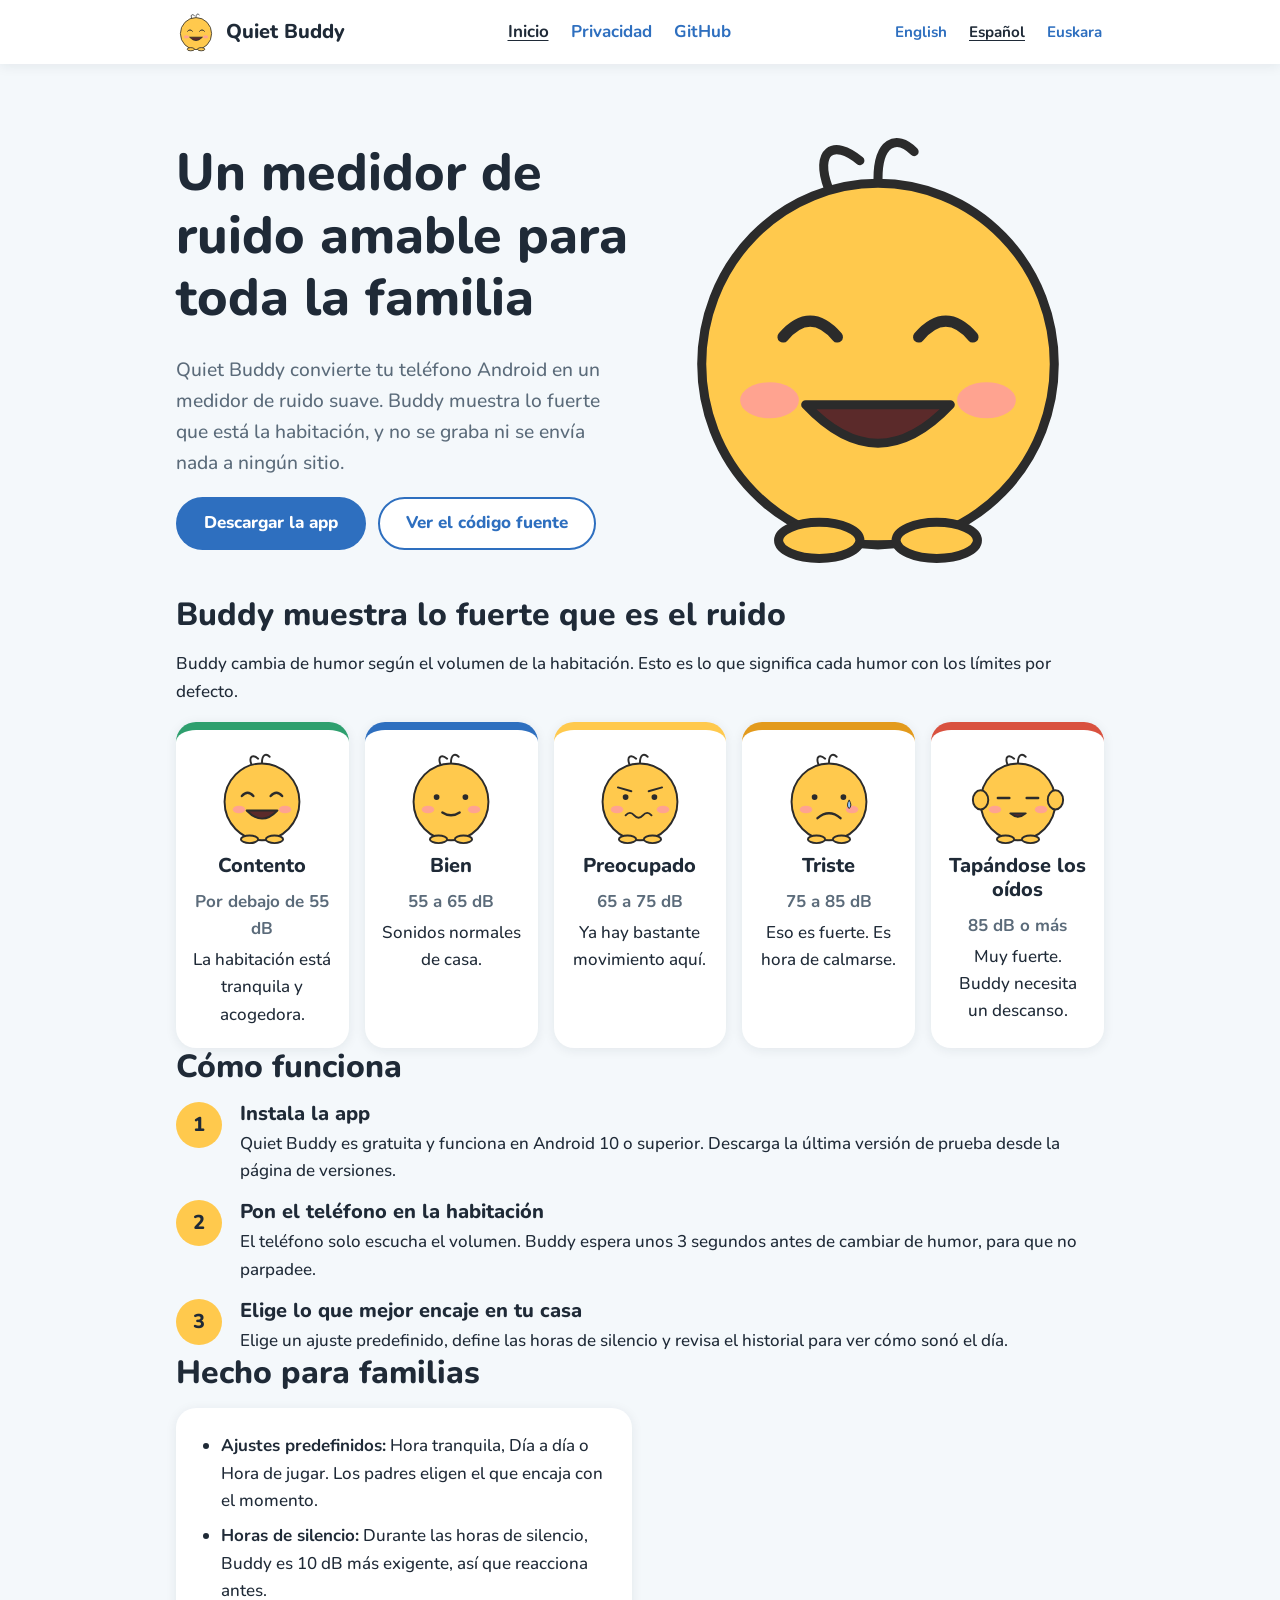
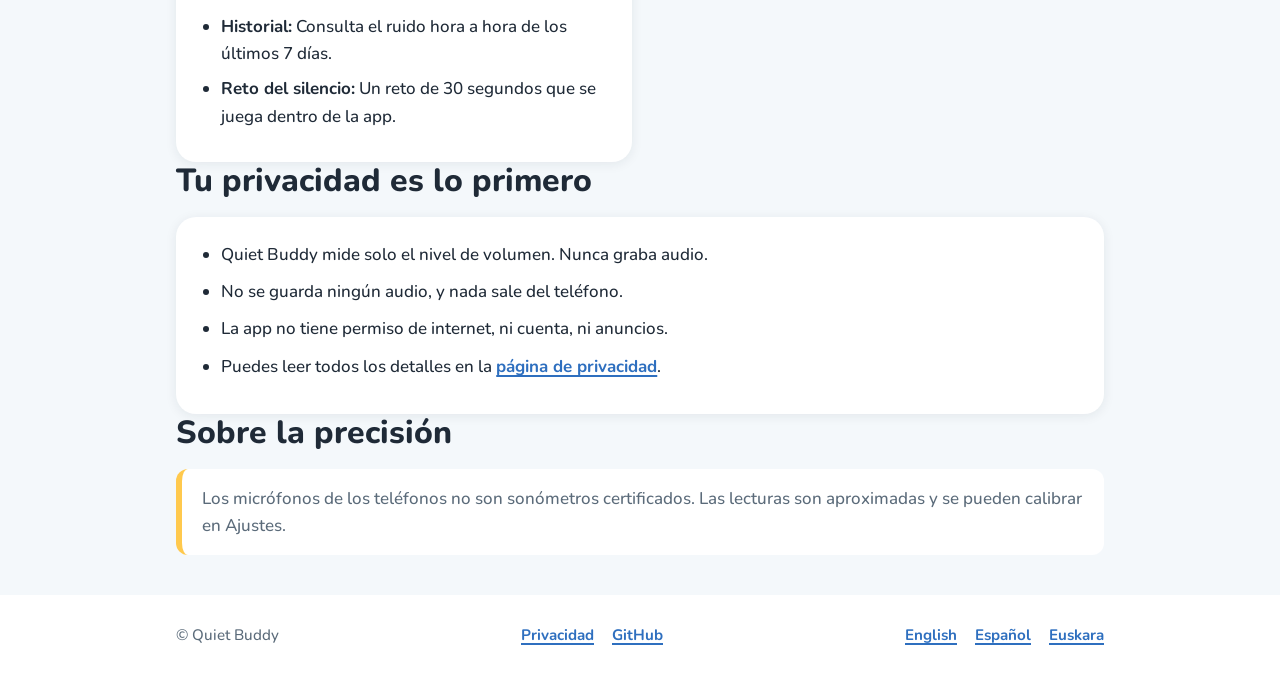
==== es/index.html @ b2998314 "Add trilingual Quiet Buddy website (English, Spanish, Basque) Static site with home and privacy page" ====
<!doctype html>
<html lang="es">
<head>
  <meta charset="utf-8">
  <meta name="viewport" content="width=device-width, initial-scale=1">
  <title>Quiet Buddy: un medidor de ruido amable para la familia</title>
  <meta name="description" content="Quiet Buddy es una app gratuita para Android que convierte tu teléfono en un medidor de ruido amable para el hogar familiar. Buddy muestra lo fuerte que está la habitación, y no se graba nada.">
  <link rel="alternate" hreflang="en" href="https://quiet-buddy.github.io/en/">
  <link rel="alternate" hreflang="es" href="https://quiet-buddy.github.io/es/">
  <link rel="alternate" hreflang="eu" href="https://quiet-buddy.github.io/eu/">
  <link rel="alternate" hreflang="x-default" href="https://quiet-buddy.github.io/">
  <link rel="canonical" href="https://quiet-buddy.github.io/es/">
  <meta property="og:type" content="website">
  <meta property="og:site_name" content="Quiet Buddy">
  <meta property="og:title" content="Quiet Buddy: un medidor de ruido amable para la familia">
  <meta property="og:description" content="Una app gratuita para Android que convierte tu teléfono en un medidor de ruido amable para el hogar familiar. Buddy muestra lo fuerte que está la habitación.">
  <meta property="og:url" content="https://quiet-buddy.github.io/es/">
  <meta property="og:locale" content="es_ES">
  <meta property="og:locale:alternate" content="en_US">
  <meta property="og:locale:alternate" content="eu_ES">
  <link rel="icon" href="data:image/svg+xml,%3Csvg xmlns='http://www.w3.org/2000/svg' viewBox='0 0 100 100'%3E%3Cellipse cx='50' cy='55' rx='40' ry='40' fill='%23FFC94D' stroke='%232B2B2B' stroke-width='4'/%3E%3Ccircle cx='36' cy='48' r='5' fill='%232B2B2B'/%3E%3Ccircle cx='64' cy='48' r='5' fill='%232B2B2B'/%3E%3C/svg%3E">
  <link rel="stylesheet" href="https://fonts.googleapis.com/css2?family=Nunito:wght@500;700;800&amp;display=swap">
  <link rel="stylesheet" href="../assets/site.css">
</head>
<body>

<header class="site-header">
  <div class="wrap">
    <a class="brand" href="./index.html">
      <svg viewBox="0 0 200 200" role="img" aria-label="Buddy, la mascota de Quiet Buddy">
        <path d="M78 30 C 72 14, 80 8, 92 18" fill="none" stroke="#2B2B2B" stroke-width="4" stroke-linecap="round"/>
        <path d="M100 26 C 100 10, 108 6, 116 14" fill="none" stroke="#2B2B2B" stroke-width="4" stroke-linecap="round"/>
        <ellipse cx="100" cy="108" rx="78" ry="80" fill="#FFC94D" stroke="#2B2B2B" stroke-width="4"/>
        <ellipse cx="52" cy="124" rx="13" ry="8" fill="#FF9AA2" opacity="0.8"/>
        <ellipse cx="148" cy="124" rx="13" ry="8" fill="#FF9AA2" opacity="0.8"/>
        <path d="M58 96 Q 70 82 82 96" fill="none" stroke="#2B2B2B" stroke-width="5" stroke-linecap="round"/>
        <path d="M118 96 Q 130 82 142 96" fill="none" stroke="#2B2B2B" stroke-width="5" stroke-linecap="round"/>
        <path d="M68 126 Q 100 160 132 126 Z" fill="#5B2A2A" stroke="#2B2B2B" stroke-width="4" stroke-linejoin="round"/>
        <ellipse cx="74" cy="186" rx="18" ry="8" fill="#FFC94D" stroke="#2B2B2B" stroke-width="4"/>
        <ellipse cx="126" cy="186" rx="18" ry="8" fill="#FFC94D" stroke="#2B2B2B" stroke-width="4"/>
      </svg>
      <span>Quiet Buddy</span>
    </a>

    <nav class="site-nav" aria-label="Principal">
      <ul>
        <li><a href="./index.html" aria-current="page">Inicio</a></li>
        <li><a href="./privacy.html">Privacidad</a></li>
        <li><a href="https://github.com/Quiet-Buddy/noise-meter">GitHub</a></li>
      </ul>
    </nav>

    <nav class="lang" aria-label="Idioma">
      <ul>
        <li><a href="../en/index.html" hreflang="en" lang="en" data-lang="en">English</a></li>
        <li><a href="./index.html" hreflang="es" lang="es" aria-current="page">Español</a></li>
        <li><a href="../eu/index.html" hreflang="eu" lang="eu" data-lang="eu">Euskara</a></li>
      </ul>
    </nav>
  </div>
</header>

<main>

  <div class="wrap">

    <section class="hero" aria-labelledby="hero-title">
      <div>
        <h1 id="hero-title">Un medidor de ruido amable para toda la familia</h1>
        <p class="lead">Quiet Buddy convierte tu teléfono Android en un medidor de ruido suave. Buddy muestra lo fuerte que está la habitación, y no se graba ni se envía nada a ningún sitio.</p>
        <div class="actions">
          <a class="btn btn-primary" href="https://github.com/Quiet-Buddy/noise-meter/releases/latest">Descargar la app</a>
          <a class="btn btn-secondary" href="https://github.com/Quiet-Buddy/noise-meter">Ver el código fuente</a>
        </div>
      </div>
      <svg class="buddy-hero" viewBox="0 0 200 200" role="img" aria-label="Buddy, la mascota de Quiet Buddy, sonriendo feliz">
        <path d="M78 30 C 72 14, 80 8, 92 18" fill="none" stroke="#2B2B2B" stroke-width="4" stroke-linecap="round"/>
        <path d="M100 26 C 100 10, 108 6, 116 14" fill="none" stroke="#2B2B2B" stroke-width="4" stroke-linecap="round"/>
        <ellipse cx="100" cy="108" rx="78" ry="80" fill="#FFC94D" stroke="#2B2B2B" stroke-width="4"/>
        <ellipse cx="52" cy="124" rx="13" ry="8" fill="#FF9AA2" opacity="0.8"/>
        <ellipse cx="148" cy="124" rx="13" ry="8" fill="#FF9AA2" opacity="0.8"/>
        <path d="M58 96 Q 70 82 82 96" fill="none" stroke="#2B2B2B" stroke-width="5" stroke-linecap="round"/>
        <path d="M118 96 Q 130 82 142 96" fill="none" stroke="#2B2B2B" stroke-width="5" stroke-linecap="round"/>
        <path d="M68 126 Q 100 160 132 126 Z" fill="#5B2A2A" stroke="#2B2B2B" stroke-width="4" stroke-linejoin="round"/>
        <ellipse cx="74" cy="186" rx="18" ry="8" fill="#FFC94D" stroke="#2B2B2B" stroke-width="4"/>
        <ellipse cx="126" cy="186" rx="18" ry="8" fill="#FFC94D" stroke="#2B2B2B" stroke-width="4"/>
      </svg>
    </section>

    <section aria-labelledby="moods-title">
      <h2 id="moods-title">Buddy muestra lo fuerte que es el ruido</h2>
      <p>Buddy cambia de humor según el volumen de la habitación. Esto es lo que significa cada humor con los límites por defecto.</p>
      <ul class="mood-grid">

        <li class="mood mood-happy">
          <svg viewBox="0 0 200 200" role="img" aria-label="Buddy contento">
            <path d="M78 30 C 72 14, 80 8, 92 18" fill="none" stroke="#2B2B2B" stroke-width="4" stroke-linecap="round"/>
            <path d="M100 26 C 100 10, 108 6, 116 14" fill="none" stroke="#2B2B2B" stroke-width="4" stroke-linecap="round"/>
            <ellipse cx="100" cy="108" rx="78" ry="80" fill="#FFC94D" stroke="#2B2B2B" stroke-width="4"/>
            <ellipse cx="52" cy="124" rx="13" ry="8" fill="#FF9AA2" opacity="0.8"/>
            <ellipse cx="148" cy="124" rx="13" ry="8" fill="#FF9AA2" opacity="0.8"/>
            <path d="M58 96 Q 70 82 82 96" fill="none" stroke="#2B2B2B" stroke-width="5" stroke-linecap="round"/>
            <path d="M118 96 Q 130 82 142 96" fill="none" stroke="#2B2B2B" stroke-width="5" stroke-linecap="round"/>
            <path d="M68 126 Q 100 160 132 126 Z" fill="#5B2A2A" stroke="#2B2B2B" stroke-width="4" stroke-linejoin="round"/>
            <ellipse cx="74" cy="186" rx="18" ry="8" fill="#FFC94D" stroke="#2B2B2B" stroke-width="4"/>
            <ellipse cx="126" cy="186" rx="18" ry="8" fill="#FFC94D" stroke="#2B2B2B" stroke-width="4"/>
          </svg>
          <h3>Contento</h3>
          <p class="band">Por debajo de 55 dB</p>
          <p>La habitación está tranquila y acogedora.</p>
        </li>

        <li class="mood mood-fine">
          <svg viewBox="0 0 200 200" role="img" aria-label="Buddy bien, con una sonrisa pequeña">
            <path d="M78 30 C 72 14, 80 8, 92 18" fill="none" stroke="#2B2B2B" stroke-width="4" stroke-linecap="round"/>
            <path d="M100 26 C 100 10, 108 6, 116 14" fill="none" stroke="#2B2B2B" stroke-width="4" stroke-linecap="round"/>
            <ellipse cx="100" cy="108" rx="78" ry="80" fill="#FFC94D" stroke="#2B2B2B" stroke-width="4"/>
            <ellipse cx="52" cy="124" rx="13" ry="8" fill="#FF9AA2" opacity="0.8"/>
            <ellipse cx="148" cy="124" rx="13" ry="8" fill="#FF9AA2" opacity="0.8"/>
            <circle cx="70" cy="98" r="6" fill="#2B2B2B"/>
            <circle cx="130" cy="98" r="6" fill="#2B2B2B"/>
            <path d="M82 130 Q 100 142 118 130" fill="none" stroke="#2B2B2B" stroke-width="5" stroke-linecap="round"/>
            <ellipse cx="74" cy="186" rx="18" ry="8" fill="#FFC94D" stroke="#2B2B2B" stroke-width="4"/>
            <ellipse cx="126" cy="186" rx="18" ry="8" fill="#FFC94D" stroke="#2B2B2B" stroke-width="4"/>
          </svg>
          <h3>Bien</h3>
          <p class="band">55 a 65 dB</p>
          <p>Sonidos normales de casa.</p>
        </li>

        <li class="mood mood-worried">
          <svg viewBox="0 0 200 200" role="img" aria-label="Buddy preocupado, con la boca ondulada y las cejas levantadas">
            <path d="M78 30 C 72 14, 80 8, 92 18" fill="none" stroke="#2B2B2B" stroke-width="4" stroke-linecap="round"/>
            <path d="M100 26 C 100 10, 108 6, 116 14" fill="none" stroke="#2B2B2B" stroke-width="4" stroke-linecap="round"/>
            <ellipse cx="100" cy="108" rx="78" ry="80" fill="#FFC94D" stroke="#2B2B2B" stroke-width="4"/>
            <ellipse cx="52" cy="124" rx="13" ry="8" fill="#FF9AA2" opacity="0.8"/>
            <ellipse cx="148" cy="124" rx="13" ry="8" fill="#FF9AA2" opacity="0.8"/>
            <circle cx="70" cy="98" r="6" fill="#2B2B2B"/>
            <circle cx="130" cy="98" r="6" fill="#2B2B2B"/>
            <path d="M54 78 L 82 86" fill="none" stroke="#2B2B2B" stroke-width="4" stroke-linecap="round"/>
            <path d="M146 78 L 118 86" fill="none" stroke="#2B2B2B" stroke-width="4" stroke-linecap="round"/>
            <path d="M70 136 Q 79 126 88 136 T 106 136 T 124 136" fill="none" stroke="#2B2B2B" stroke-width="4" stroke-linecap="round" stroke-linejoin="round"/>
            <ellipse cx="74" cy="186" rx="18" ry="8" fill="#FFC94D" stroke="#2B2B2B" stroke-width="4"/>
            <ellipse cx="126" cy="186" rx="18" ry="8" fill="#FFC94D" stroke="#2B2B2B" stroke-width="4"/>
          </svg>
          <h3>Preocupado</h3>
          <p class="band">65 a 75 dB</p>
          <p>Ya hay bastante movimiento aquí.</p>
        </li>

        <li class="mood mood-sad">
          <svg viewBox="0 0 200 200" role="img" aria-label="Buddy triste, con el ceño fruncido y una lágrima azul">
            <path d="M78 30 C 72 14, 80 8, 92 18" fill="none" stroke="#2B2B2B" stroke-width="4" stroke-linecap="round"/>
            <path d="M100 26 C 100 10, 108 6, 116 14" fill="none" stroke="#2B2B2B" stroke-width="4" stroke-linecap="round"/>
            <ellipse cx="100" cy="108" rx="78" ry="80" fill="#FFC94D" stroke="#2B2B2B" stroke-width="4"/>
            <ellipse cx="52" cy="124" rx="13" ry="8" fill="#FF9AA2" opacity="0.8"/>
            <ellipse cx="148" cy="124" rx="13" ry="8" fill="#FF9AA2" opacity="0.8"/>
            <circle cx="70" cy="98" r="6" fill="#2B2B2B"/>
            <circle cx="130" cy="98" r="6" fill="#2B2B2B"/>
            <path d="M76 142 Q 100 122 124 142" fill="none" stroke="#2B2B2B" stroke-width="5" stroke-linecap="round"/>
            <path d="M142 104 Q 149 116 142 122 Q 135 116 142 104 Z" fill="#8FC8FF" stroke="#2B2B2B" stroke-width="2"/>
            <ellipse cx="74" cy="186" rx="18" ry="8" fill="#FFC94D" stroke="#2B2B2B" stroke-width="4"/>
            <ellipse cx="126" cy="186" rx="18" ry="8" fill="#FFC94D" stroke="#2B2B2B" stroke-width="4"/>
          </svg>
          <h3>Triste</h3>
          <p class="band">75 a 85 dB</p>
          <p>Eso es fuerte. Es hora de calmarse.</p>
        </li>

        <li class="mood mood-too-loud">
          <svg viewBox="0 0 200 200" role="img" aria-label="Buddy tapándose las orejas con las manos, entrecerrando los ojos">
            <path d="M78 30 C 72 14, 80 8, 92 18" fill="none" stroke="#2B2B2B" stroke-width="4" stroke-linecap="round"/>
            <path d="M100 26 C 100 10, 108 6, 116 14" fill="none" stroke="#2B2B2B" stroke-width="4" stroke-linecap="round"/>
            <ellipse cx="100" cy="108" rx="78" ry="80" fill="#FFC94D" stroke="#2B2B2B" stroke-width="4"/>
            <ellipse cx="52" cy="124" rx="13" ry="8" fill="#FF9AA2" opacity="0.8"/>
            <ellipse cx="148" cy="124" rx="13" ry="8" fill="#FF9AA2" opacity="0.8"/>
            <path d="M58 100 L 82 100" fill="none" stroke="#2B2B2B" stroke-width="5" stroke-linecap="round"/>
            <path d="M118 100 L 142 100" fill="none" stroke="#2B2B2B" stroke-width="5" stroke-linecap="round"/>
            <path d="M84 132 Q 100 146 116 132 Z" fill="#5B2A2A" stroke="#2B2B2B" stroke-width="4" stroke-linejoin="round"/>
            <ellipse cx="22" cy="104" rx="16" ry="20" fill="#FFC94D" stroke="#2B2B2B" stroke-width="4"/>
            <ellipse cx="178" cy="104" rx="16" ry="20" fill="#FFC94D" stroke="#2B2B2B" stroke-width="4"/>
            <ellipse cx="74" cy="186" rx="18" ry="8" fill="#FFC94D" stroke="#2B2B2B" stroke-width="4"/>
            <ellipse cx="126" cy="186" rx="18" ry="8" fill="#FFC94D" stroke="#2B2B2B" stroke-width="4"/>
          </svg>
          <h3>Tapándose los oídos</h3>
          <p class="band">85 dB o más</p>
          <p>Muy fuerte. Buddy necesita un descanso.</p>
        </li>

      </ul>
    </section>

    <section aria-labelledby="how-title">
      <h2 id="how-title">Cómo funciona</h2>
      <ol class="steps">
        <li>
          <h3>Instala la app</h3>
          <p>Quiet Buddy es gratuita y funciona en Android 10 o superior. Descarga la última versión de prueba desde la página de versiones.</p>
        </li>
        <li>
          <h3>Pon el teléfono en la habitación</h3>
          <p>El teléfono solo escucha el volumen. Buddy espera unos 3 segundos antes de cambiar de humor, para que no parpadee.</p>
        </li>
        <li>
          <h3>Elige lo que mejor encaje en tu casa</h3>
          <p>Elige un ajuste predefinido, define las horas de silencio y revisa el historial para ver cómo sonó el día.</p>
        </li>
      </ol>
    </section>

    <section aria-labelledby="families-title">
      <h2 id="families-title">Hecho para familias</h2>
      <div class="feature-grid">
        <div class="card">
          <ul class="feature-list">
            <li><strong>Ajustes predefinidos:</strong> Hora tranquila, Día a día o Hora de jugar. Los padres eligen el que encaja con el momento.</li>
            <li><strong>Horas de silencio:</strong> Durante las horas de silencio, Buddy es 10 dB más exigente, así que reacciona antes.</li>
            <li><strong>Historial:</strong> Consulta el ruido hora a hora de los últimos 7 días.</li>
            <li><strong>Reto del silencio:</strong> Un reto de 30 segundos que se juega dentro de la app.</li>
          </ul>
        </div>
      </div>
    </section>

    <section aria-labelledby="privacy-title">
      <h2 id="privacy-title">Tu privacidad es lo primero</h2>
      <div class="card">
        <ul class="privacy-list">
          <li>Quiet Buddy mide solo el nivel de volumen. Nunca graba audio.</li>
          <li>No se guarda ningún audio, y nada sale del teléfono.</li>
          <li>La app no tiene permiso de internet, ni cuenta, ni anuncios.</li>
          <li>Puedes leer todos los detalles en la <a href="./privacy.html">página de privacidad</a>.</li>
        </ul>
      </div>
    </section>

    <section aria-labelledby="accuracy-title">
      <h2 id="accuracy-title">Sobre la precisión</h2>
      <p class="note">Los micrófonos de los teléfonos no son sonómetros certificados. Las lecturas son aproximadas y se pueden calibrar en Ajustes.</p>
    </section>

  </div>

</main>

<footer class="site-footer">
  <div class="wrap">
    <p>&copy; Quiet Buddy</p>
    <ul class="footer-links">
      <li><a href="./privacy.html">Privacidad</a></li>
      <li><a href="https://github.com/Quiet-Buddy/noise-meter">GitHub</a></li>
    </ul>
    <ul class="footer-links" aria-label="Idioma">
      <li><a href="../en/index.html" hreflang="en" lang="en" data-lang="en">English</a></li>
      <li><a href="./index.html" hreflang="es" lang="es" aria-current="page">Español</a></li>
      <li><a href="../eu/index.html" hreflang="eu" lang="eu" data-lang="eu">Euskara</a></li>
    </ul>
  </div>
</footer>

<script>
  document.addEventListener('click', function (event) {
    var link = event.target.closest && event.target.closest('a[data-lang]');
    if (!link) return;
    try {
      localStorage.setItem('qb-lang', link.getAttribute('data-lang'));
    } catch (e) {}
  });
</script>
</body>
</html>
---- assets/site.css ----
/* Quiet Buddy site. Mobile-first. Colors are tokens on :root. */

:root {
  --ink: #1F2A37;
  --ink-soft: #5B6B7A;
  --bg: #F4F8FB;
  --card: #FFFFFF;
  --accent: #2E6FBF;
  --accent-hover: #255CA3;
  --buddy: #FFC94D;
  --calm: #2E9F6E;
  --loud: #E39A1C;
  --too-loud: #D9513F;
  --radius: 20px;
  --max: 960px;
  --gutter: 16px;
  --shadow: 0 2px 12px rgba(31, 42, 55, 0.08);
}

*,
*::before,
*::after {
  box-sizing: border-box;
}

html {
  -webkit-text-size-adjust: 100%;
}

body {
  margin: 0;
  background: var(--bg);
  color: var(--ink);
  font-family: 'Nunito', system-ui, -apple-system, 'Segoe UI', sans-serif;
  font-weight: 500;
  font-size: 1.0625rem;
  line-height: 1.6;
  overflow-wrap: break-word;
}

img,
svg {
  display: block;
  max-width: 100%;
  height: auto;
}

.wrap {
  max-width: var(--max);
  margin: 0 auto;
  padding: 0 var(--gutter);
}

h1,
h2,
h3 {
  font-weight: 800;
  line-height: 1.2;
  margin: 0 0 0.5em;
}

h1 {
  font-size: clamp(2rem, 6vw, 3.25rem);
}

h2 {
  font-size: clamp(1.5rem, 4vw, 2rem);
}

h3 {
  font-size: 1.25rem;
}

p {
  margin: 0 0 1em;
}

a {
  color: var(--accent);
  font-weight: 700;
  text-decoration-thickness: 2px;
  text-underline-offset: 3px;
}

a:hover {
  color: var(--accent-hover);
}

a:focus-visible,
button:focus-visible {
  outline: 3px solid var(--accent);
  outline-offset: 3px;
  border-radius: 6px;
}

/* Header */

.site-header {
  background: var(--card);
  box-shadow: var(--shadow);
  padding: 12px 0;
}

.site-header .wrap {
  display: flex;
  flex-wrap: wrap;
  align-items: center;
  justify-content: space-between;
  gap: 12px 24px;
}

.brand {
  display: inline-flex;
  align-items: center;
  gap: 10px;
  color: var(--ink);
  text-decoration: none;
  font-weight: 800;
  font-size: 1.25rem;
}

.brand svg {
  width: 40px;
  height: 40px;
}

.site-nav ul,
.lang ul,
.footer-links {
  list-style: none;
  margin: 0;
  padding: 0;
  display: flex;
  flex-wrap: wrap;
  gap: 8px 18px;
}

.site-nav a,
.lang a {
  text-decoration: none;
  padding: 4px 2px;
}

.site-nav a[aria-current="page"],
.lang a[aria-current="page"] {
  color: var(--ink);
  text-decoration: underline;
}

.lang {
  font-size: 0.95rem;
}

/* Buttons */

.btn {
  display: inline-block;
  padding: 14px 26px;
  border-radius: 999px;
  font-weight: 800;
  text-decoration: none;
  border: 2px solid transparent;
  line-height: 1.2;
}

.btn-primary {
  background: var(--accent);
  color: #FFFFFF;
}

.btn-primary:hover {
  background: var(--accent-hover);
  color: #FFFFFF;
}

.btn-secondary {
  background: var(--card);
  color: var(--accent);
  border-color: var(--accent);
}

.btn-big {
  display: block;
  text-align: center;
  font-size: 1.25rem;
  padding: 20px 24px;
  margin-bottom: 16px;
}

/* Sections */

main > section {
  padding: 32px 0;
}

.hero {
  display: grid;
  gap: 24px;
  padding: 40px 0 24px;
  text-align: center;
}

.hero .buddy-hero {
  width: min(260px, 70vw);
  margin: 0 auto;
}

.hero .actions {
  display: flex;
  flex-wrap: wrap;
  gap: 12px;
  justify-content: center;
  margin-top: 8px;
}

.lead {
  font-size: 1.2rem;
  color: var(--ink-soft);
}

.card {
  background: var(--card);
  border-radius: var(--radius);
  box-shadow: var(--shadow);
  padding: 24px;
}

/* Mood cards */

.mood-grid {
  list-style: none;
  margin: 0;
  padding: 0;
  display: grid;
  gap: 16px;
  grid-template-columns: 1fr;
}

.mood {
  background: var(--card);
  border-radius: var(--radius);
  box-shadow: var(--shadow);
  border-top: 8px solid var(--mood-color);
  padding: 20px 16px;
  text-align: center;
}

.mood svg {
  width: 96px;
  margin: 0 auto 8px;
}

.mood .band {
  font-weight: 700;
  color: var(--ink-soft);
  margin: 0 0 4px;
}

.mood p:last-child {
  margin: 0;
}

.mood-happy { --mood-color: var(--calm); }
.mood-fine { --mood-color: var(--accent); }
.mood-worried { --mood-color: var(--buddy); }
.mood-sad { --mood-color: var(--loud); }
.mood-too-loud { --mood-color: var(--too-loud); }

/* Steps */

.steps {
  list-style: none;
  margin: 0;
  padding: 0;
  counter-reset: step;
  display: grid;
  gap: 16px;
}

.steps li {
  position: relative;
  padding-left: 64px;
  min-height: 48px;
}

.steps li::before {
  counter-increment: step;
  content: counter(step);
  position: absolute;
  left: 0;
  top: 0;
  width: 46px;
  height: 46px;
  border-radius: 50%;
  background: var(--buddy);
  color: var(--ink);
  font-weight: 800;
  font-size: 1.25rem;
  display: flex;
  align-items: center;
  justify-content: center;
}

.steps li h3 {
  margin-bottom: 4px;
}

.steps li p {
  margin: 0;
}

/* Feature list */

.feature-list {
  margin: 0;
  padding-left: 1.25em;
}

.feature-list li {
  margin-bottom: 0.5em;
}

.privacy-list {
  margin: 0;
  padding-left: 1.25em;
}

.privacy-list li {
  margin-bottom: 0.6em;
}

.note {
  border-left: 6px solid var(--buddy);
  background: var(--card);
  border-radius: 12px;
  padding: 16px 20px;
  color: var(--ink-soft);
  margin: 0;
}

/* Two-column layout on wider screens */

@media (min-width: 560px) {
  .mood-grid {
    grid-template-columns: repeat(2, 1fr);
  }

  .mood-grid .mood:last-child {
    grid-column: span 2;
    max-width: 50%;
    justify-self: center;
    width: 100%;
  }
}

@media (min-width: 720px) {
  .hero {
    grid-template-columns: 1fr 1fr;
    text-align: left;
    align-items: center;
    padding-top: 56px;
  }

  .hero .actions {
    justify-content: flex-start;
  }

  .hero .buddy-hero {
    margin: 0;
    width: 100%;
  }

  .mood-grid {
    grid-template-columns: repeat(5, 1fr);
  }

  .mood-grid .mood:last-child {
    grid-column: auto;
    max-width: none;
  }

  .feature-grid {
    grid-template-columns: 1fr 1fr;
  }
}

.feature-grid {
  display: grid;
  gap: 16px;
}

/* Privacy page */

.page-title {
  padding-top: 32px;
}

.meta {
  color: var(--ink-soft);
  font-weight: 700;
}

.policy h2 {
  margin-top: 1.25em;
  font-size: 1.4rem;
}

/* Footer */

.site-footer {
  margin-top: 40px;
  padding: 28px 0 40px;
  background: var(--card);
  color: var(--ink-soft);
  font-size: 0.95rem;
}

.site-footer .wrap {
  display: flex;
  flex-wrap: wrap;
  gap: 16px 32px;
  justify-content: space-between;
  align-items: center;
}

.site-footer p {
  margin: 0;
}

/* Landing (root and 404) */

.landing {
  padding: 48px 0;
}

.landing-card {
  max-width: 560px;
  margin: 0 auto;
  background: var(--card);
  border-radius: var(--radius);
  box-shadow: var(--shadow);
  padding: 32px 24px;
  text-align: center;
}

.landing-buddy {
  width: min(180px, 50vw);
  margin: 0 auto 8px;
}

.landing-choose {
  color: var(--ink-soft);
  font-weight: 700;
}

.landing-links {
  list-style: none;
  margin: 0;
  padding: 0;
}

.landing-links .btn-big {
  margin-bottom: 0;
}

.landing-links li + li {
  margin-top: 12px;
}

/* Respect reduced motion */

@media (prefers-reduced-motion: reduce) {
  *,
  *::before,
  *::after {
    animation: none !important;
    transition: none !important;
    scroll-behavior: auto !important;
  }
}
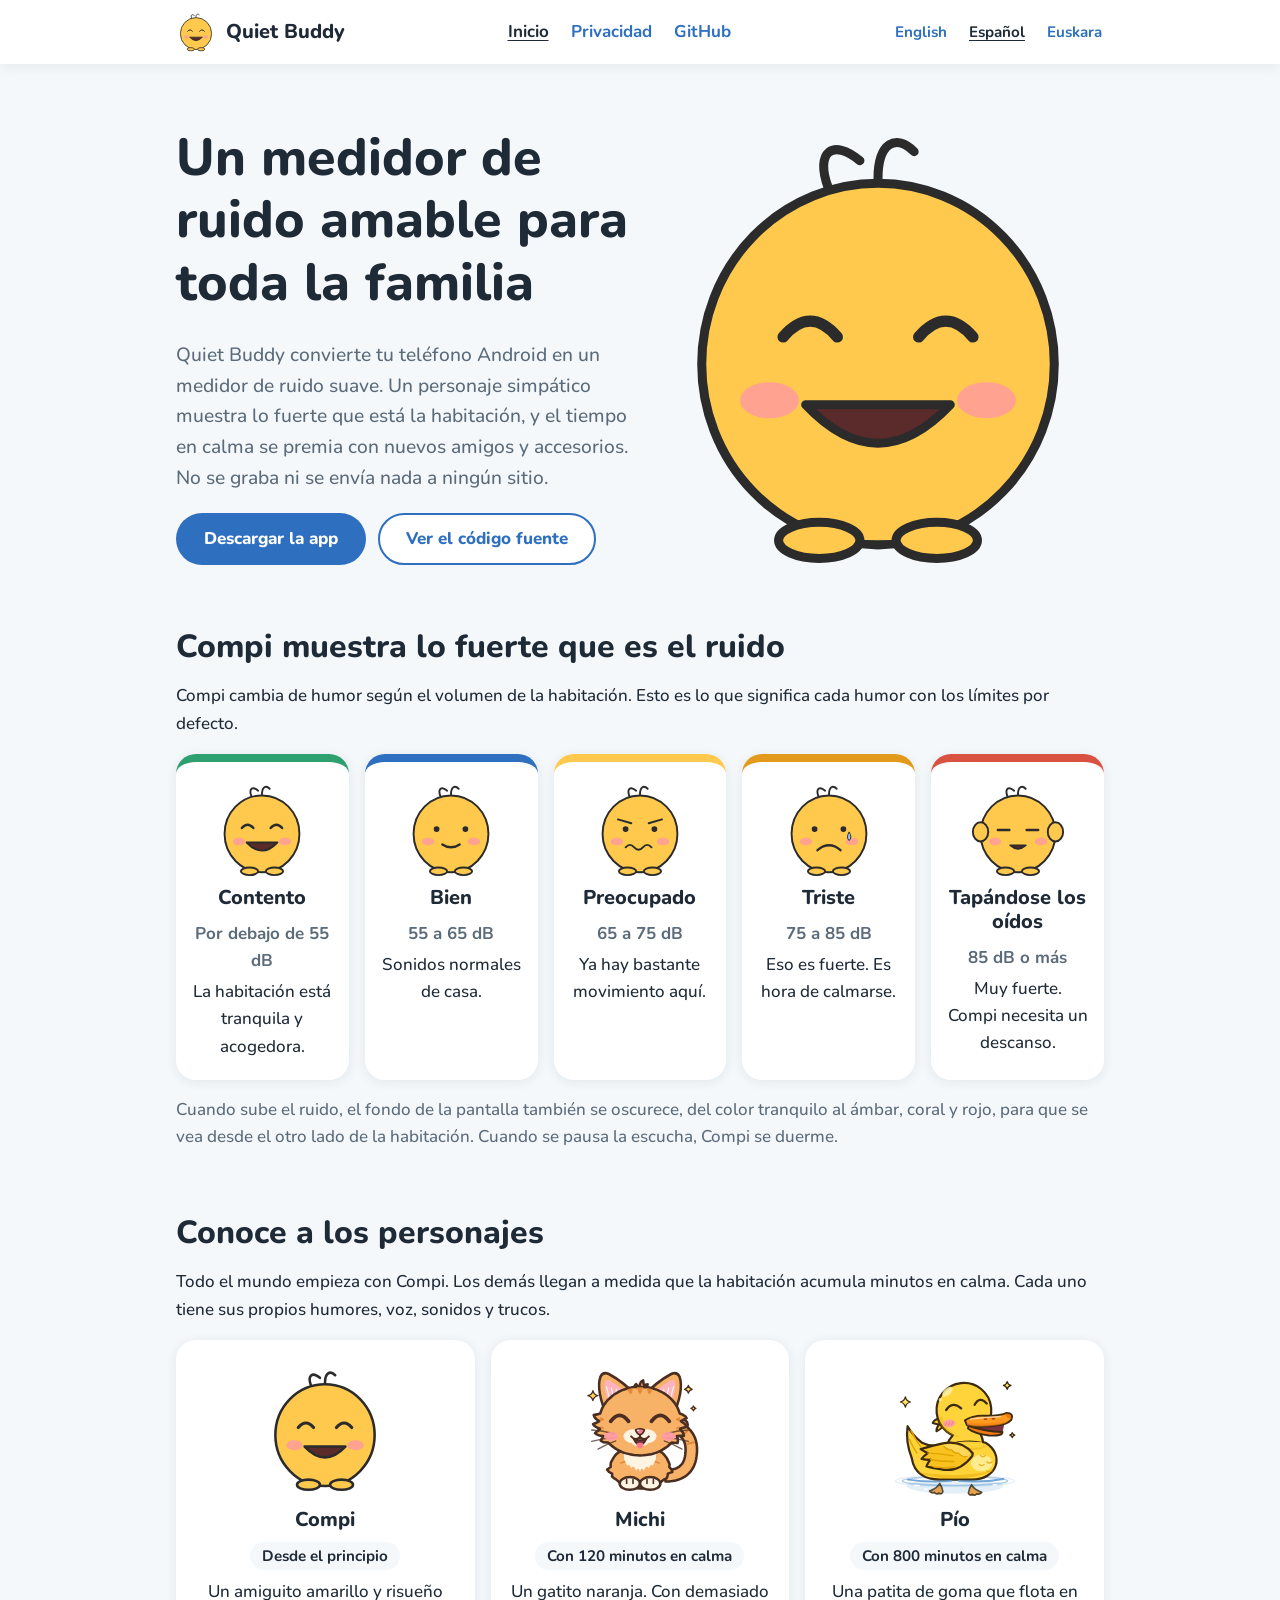
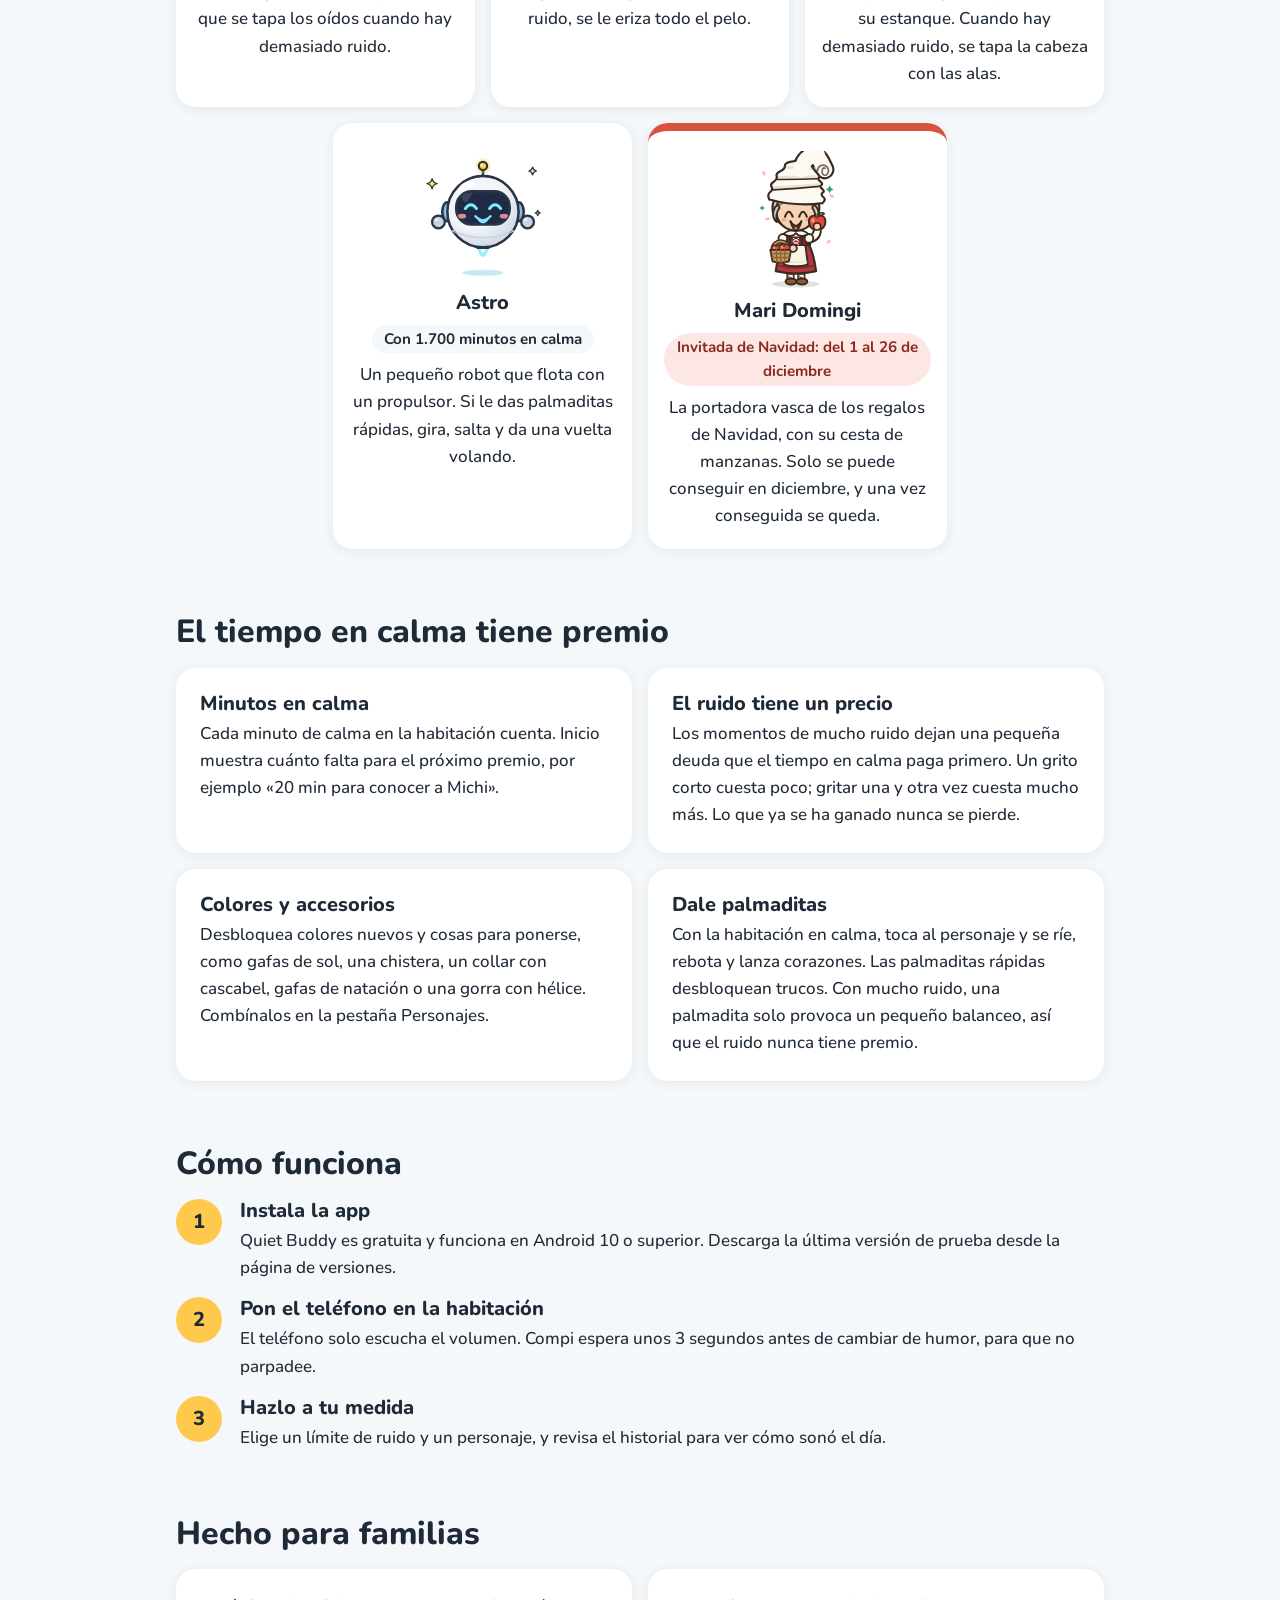
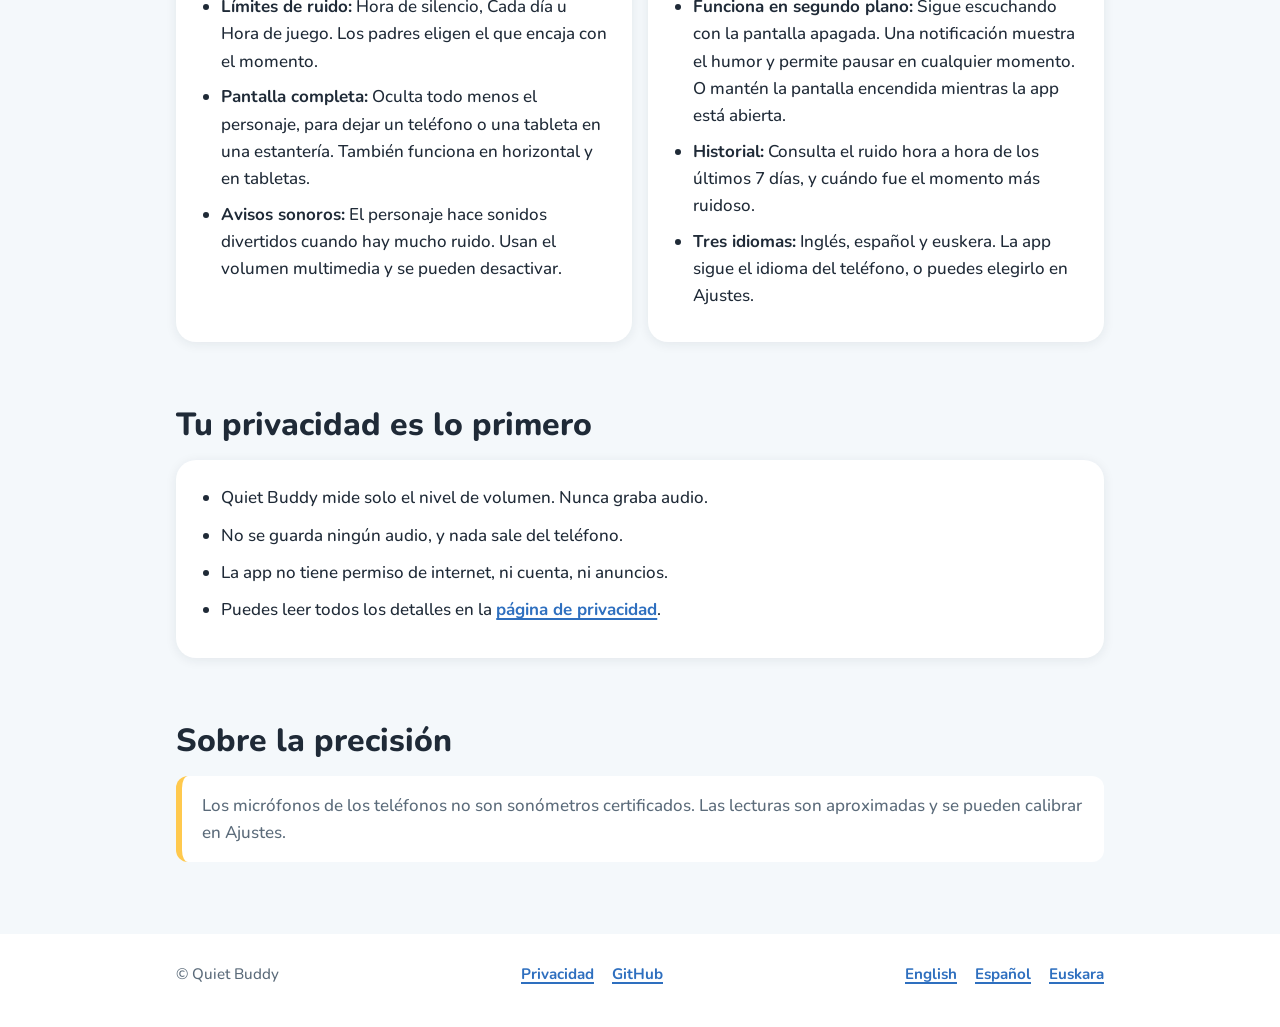
==== commit ebda0021: "Bring the website up to date with the app The site still described quiet hours and the Quiet Challen" ====
--- a/es/index.html
+++ b/es/index.html
@@ -4,7 +4,7 @@
   <meta charset="utf-8">
   <meta name="viewport" content="width=device-width, initial-scale=1">
   <title>Quiet Buddy: un medidor de ruido amable para la familia</title>
-  <meta name="description" content="Quiet Buddy es una app gratuita para Android que convierte tu teléfono en un medidor de ruido amable para el hogar familiar. Buddy muestra lo fuerte que está la habitación, y no se graba nada.">
+  <meta name="description" content="Quiet Buddy es una app gratuita para Android que convierte tu teléfono en un medidor de ruido amable para el hogar familiar. Un personaje muestra lo fuerte que está la habitación, el tiempo en calma trae nuevos amigos y no se graba nada.">
   <link rel="alternate" hreflang="en" href="https://quiet-buddy.github.io/en/">
   <link rel="alternate" hreflang="es" href="https://quiet-buddy.github.io/es/">
   <link rel="alternate" hreflang="eu" href="https://quiet-buddy.github.io/eu/">
@@ -13,7 +13,7 @@
   <meta property="og:type" content="website">
   <meta property="og:site_name" content="Quiet Buddy">
   <meta property="og:title" content="Quiet Buddy: un medidor de ruido amable para la familia">
-  <meta property="og:description" content="Una app gratuita para Android que convierte tu teléfono en un medidor de ruido amable para el hogar familiar. Buddy muestra lo fuerte que está la habitación.">
+  <meta property="og:description" content="Una app gratuita para Android que convierte el teléfono en un medidor de ruido amable para el hogar familiar. Un personaje muestra lo fuerte que está la habitación, y el tiempo en calma tiene premio.">
   <meta property="og:url" content="https://quiet-buddy.github.io/es/">
   <meta property="og:locale" content="es_ES">
   <meta property="og:locale:alternate" content="en_US">
@@ -27,7 +27,7 @@
 <header class="site-header">
   <div class="wrap">
     <a class="brand" href="./index.html">
-      <svg viewBox="0 0 200 200" role="img" aria-label="Buddy, la mascota de Quiet Buddy">
+      <svg viewBox="0 0 200 200" role="img" aria-label="Compi, la mascota de Quiet Buddy">
         <path d="M78 30 C 72 14, 80 8, 92 18" fill="none" stroke="#2B2B2B" stroke-width="4" stroke-linecap="round"/>
         <path d="M100 26 C 100 10, 108 6, 116 14" fill="none" stroke="#2B2B2B" stroke-width="4" stroke-linecap="round"/>
         <ellipse cx="100" cy="108" rx="78" ry="80" fill="#FFC94D" stroke="#2B2B2B" stroke-width="4"/>
@@ -67,13 +67,13 @@
     <section class="hero" aria-labelledby="hero-title">
       <div>
         <h1 id="hero-title">Un medidor de ruido amable para toda la familia</h1>
-        <p class="lead">Quiet Buddy convierte tu teléfono Android en un medidor de ruido suave. Buddy muestra lo fuerte que está la habitación, y no se graba ni se envía nada a ningún sitio.</p>
+        <p class="lead">Quiet Buddy convierte tu teléfono Android en un medidor de ruido suave. Un personaje simpático muestra lo fuerte que está la habitación, y el tiempo en calma se premia con nuevos amigos y accesorios. No se graba ni se envía nada a ningún sitio.</p>
         <div class="actions">
           <a class="btn btn-primary" href="https://github.com/Quiet-Buddy/noise-meter/releases/latest">Descargar la app</a>
           <a class="btn btn-secondary" href="https://github.com/Quiet-Buddy/noise-meter">Ver el código fuente</a>
         </div>
       </div>
-      <svg class="buddy-hero" viewBox="0 0 200 200" role="img" aria-label="Buddy, la mascota de Quiet Buddy, sonriendo feliz">
+      <svg class="buddy-hero" viewBox="0 0 200 200" role="img" aria-label="Compi, la mascota de Quiet Buddy, sonriendo feliz">
         <path d="M78 30 C 72 14, 80 8, 92 18" fill="none" stroke="#2B2B2B" stroke-width="4" stroke-linecap="round"/>
         <path d="M100 26 C 100 10, 108 6, 116 14" fill="none" stroke="#2B2B2B" stroke-width="4" stroke-linecap="round"/>
         <ellipse cx="100" cy="108" rx="78" ry="80" fill="#FFC94D" stroke="#2B2B2B" stroke-width="4"/>
@@ -88,12 +88,12 @@
     </section>
 
     <section aria-labelledby="moods-title">
-      <h2 id="moods-title">Buddy muestra lo fuerte que es el ruido</h2>
-      <p>Buddy cambia de humor según el volumen de la habitación. Esto es lo que significa cada humor con los límites por defecto.</p>
+      <h2 id="moods-title">Compi muestra lo fuerte que es el ruido</h2>
+      <p>Compi cambia de humor según el volumen de la habitación. Esto es lo que significa cada humor con los límites por defecto.</p>
       <ul class="mood-grid">
 
         <li class="mood mood-happy">
-          <svg viewBox="0 0 200 200" role="img" aria-label="Buddy contento">
+          <svg viewBox="0 0 200 200" role="img" aria-label="Compi contento">
             <path d="M78 30 C 72 14, 80 8, 92 18" fill="none" stroke="#2B2B2B" stroke-width="4" stroke-linecap="round"/>
             <path d="M100 26 C 100 10, 108 6, 116 14" fill="none" stroke="#2B2B2B" stroke-width="4" stroke-linecap="round"/>
             <ellipse cx="100" cy="108" rx="78" ry="80" fill="#FFC94D" stroke="#2B2B2B" stroke-width="4"/>
@@ -111,7 +111,7 @@
         </li>
 
         <li class="mood mood-fine">
-          <svg viewBox="0 0 200 200" role="img" aria-label="Buddy bien, con una sonrisa pequeña">
+          <svg viewBox="0 0 200 200" role="img" aria-label="Compi bien, con una sonrisa pequeña">
             <path d="M78 30 C 72 14, 80 8, 92 18" fill="none" stroke="#2B2B2B" stroke-width="4" stroke-linecap="round"/>
             <path d="M100 26 C 100 10, 108 6, 116 14" fill="none" stroke="#2B2B2B" stroke-width="4" stroke-linecap="round"/>
             <ellipse cx="100" cy="108" rx="78" ry="80" fill="#FFC94D" stroke="#2B2B2B" stroke-width="4"/>
@@ -129,7 +129,7 @@
         </li>
 
         <li class="mood mood-worried">
-          <svg viewBox="0 0 200 200" role="img" aria-label="Buddy preocupado, con la boca ondulada y las cejas levantadas">
+          <svg viewBox="0 0 200 200" role="img" aria-label="Compi preocupado, con la boca ondulada y las cejas levantadas">
             <path d="M78 30 C 72 14, 80 8, 92 18" fill="none" stroke="#2B2B2B" stroke-width="4" stroke-linecap="round"/>
             <path d="M100 26 C 100 10, 108 6, 116 14" fill="none" stroke="#2B2B2B" stroke-width="4" stroke-linecap="round"/>
             <ellipse cx="100" cy="108" rx="78" ry="80" fill="#FFC94D" stroke="#2B2B2B" stroke-width="4"/>
@@ -149,7 +149,7 @@
         </li>
 
         <li class="mood mood-sad">
-          <svg viewBox="0 0 200 200" role="img" aria-label="Buddy triste, con el ceño fruncido y una lágrima azul">
+          <svg viewBox="0 0 200 200" role="img" aria-label="Compi triste, con el ceño fruncido y una lágrima azul">
             <path d="M78 30 C 72 14, 80 8, 92 18" fill="none" stroke="#2B2B2B" stroke-width="4" stroke-linecap="round"/>
             <path d="M100 26 C 100 10, 108 6, 116 14" fill="none" stroke="#2B2B2B" stroke-width="4" stroke-linecap="round"/>
             <ellipse cx="100" cy="108" rx="78" ry="80" fill="#FFC94D" stroke="#2B2B2B" stroke-width="4"/>
@@ -168,7 +168,7 @@
         </li>
 
         <li class="mood mood-too-loud">
-          <svg viewBox="0 0 200 200" role="img" aria-label="Buddy tapándose las orejas con las manos, entrecerrando los ojos">
+          <svg viewBox="0 0 200 200" role="img" aria-label="Compi tapándose las orejas con las manos, entrecerrando los ojos">
             <path d="M78 30 C 72 14, 80 8, 92 18" fill="none" stroke="#2B2B2B" stroke-width="4" stroke-linecap="round"/>
             <path d="M100 26 C 100 10, 108 6, 116 14" fill="none" stroke="#2B2B2B" stroke-width="4" stroke-linecap="round"/>
             <ellipse cx="100" cy="108" rx="78" ry="80" fill="#FFC94D" stroke="#2B2B2B" stroke-width="4"/>
@@ -184,10 +184,70 @@
           </svg>
           <h3>Tapándose los oídos</h3>
           <p class="band">85 dB o más</p>
-          <p>Muy fuerte. Buddy necesita un descanso.</p>
+          <p>Muy fuerte. Compi necesita un descanso.</p>
         </li>
 
       </ul>
+      <p class="after-grid">Cuando sube el ruido, el fondo de la pantalla también se oscurece, del color tranquilo al ámbar, coral y rojo, para que se vea desde el otro lado de la habitación. Cuando se pausa la escucha, Compi se duerme.</p>
+    </section>
+
+    <section aria-labelledby="characters-title">
+      <h2 id="characters-title">Conoce a los personajes</h2>
+      <p>Todo el mundo empieza con Compi. Los demás llegan a medida que la habitación acumula minutos en calma. Cada uno tiene sus propios humores, voz, sonidos y trucos.</p>
+      <ul class="char-grid">
+        <li class="char">
+          <img src="../assets/characters/buddy.svg" alt="Compi, un personaje amarillo y redondo, sonriendo" width="160" height="160" loading="lazy">
+          <h3>Compi</h3>
+          <p class="unlock">Desde el principio</p>
+          <p>Un amiguito amarillo y risueño que se tapa los oídos cuando hay demasiado ruido.</p>
+        </li>
+        <li class="char">
+          <img src="../assets/characters/mochi.svg" alt="Michi, un gatito naranja, sonriendo" width="160" height="160" loading="lazy">
+          <h3>Michi</h3>
+          <p class="unlock">Con 120 minutos en calma</p>
+          <p>Un gatito naranja. Con demasiado ruido, se le eriza todo el pelo.</p>
+        </li>
+        <li class="char">
+          <img src="../assets/characters/pip.svg" alt="Pío, una patita de goma amarilla, sonriendo en su estanque" width="160" height="160" loading="lazy">
+          <h3>Pío</h3>
+          <p class="unlock">Con 800 minutos en calma</p>
+          <p>Una patita de goma que flota en su estanque. Cuando hay demasiado ruido, se tapa la cabeza con las alas.</p>
+        </li>
+        <li class="char">
+          <img src="../assets/characters/astro.svg" alt="Astro, un robot blanco flotante con cara de pantalla, sonriendo" width="160" height="160" loading="lazy">
+          <h3>Astro</h3>
+          <p class="unlock">Con 1.700 minutos en calma</p>
+          <p>Un pequeño robot que flota con un propulsor. Si le das palmaditas rápidas, gira, salta y da una vuelta volando.</p>
+        </li>
+        <li class="char char-limited">
+          <img src="../assets/characters/mari-domingi.svg" alt="Mari Domingi con su alto tocado blanco, una manzana y una cesta" width="160" height="160" loading="lazy">
+          <h3>Mari Domingi</h3>
+          <p class="unlock">Invitada de Navidad: del 1 al 26 de diciembre</p>
+          <p>La portadora vasca de los regalos de Navidad, con su cesta de manzanas. Solo se puede conseguir en diciembre, y una vez conseguida se queda.</p>
+        </li>
+      </ul>
+    </section>
+
+    <section aria-labelledby="rewards-title">
+      <h2 id="rewards-title">El tiempo en calma tiene premio</h2>
+      <div class="feature-grid">
+        <div class="card">
+          <h3>Minutos en calma</h3>
+          <p>Cada minuto de calma en la habitación cuenta. Inicio muestra cuánto falta para el próximo premio, por ejemplo «20 min para conocer a Michi».</p>
+        </div>
+        <div class="card">
+          <h3>El ruido tiene un precio</h3>
+          <p>Los momentos de mucho ruido dejan una pequeña deuda que el tiempo en calma paga primero. Un grito corto cuesta poco; gritar una y otra vez cuesta mucho más. Lo que ya se ha ganado nunca se pierde.</p>
+        </div>
+        <div class="card">
+          <h3>Colores y accesorios</h3>
+          <p>Desbloquea colores nuevos y cosas para ponerse, como gafas de sol, una chistera, un collar con cascabel, gafas de natación o una gorra con hélice. Combínalos en la pestaña Personajes.</p>
+        </div>
+        <div class="card">
+          <h3>Dale palmaditas</h3>
+          <p>Con la habitación en calma, toca al personaje y se ríe, rebota y lanza corazones. Las palmaditas rápidas desbloquean trucos. Con mucho ruido, una palmadita solo provoca un pequeño balanceo, así que el ruido nunca tiene premio.</p>
+        </div>
+      </div>
     </section>
 
     <section aria-labelledby="how-title">
@@ -199,11 +259,11 @@
         </li>
         <li>
           <h3>Pon el teléfono en la habitación</h3>
-          <p>El teléfono solo escucha el volumen. Buddy espera unos 3 segundos antes de cambiar de humor, para que no parpadee.</p>
+          <p>El teléfono solo escucha el volumen. Compi espera unos 3 segundos antes de cambiar de humor, para que no parpadee.</p>
         </li>
         <li>
-          <h3>Elige lo que mejor encaje en tu casa</h3>
-          <p>Elige un ajuste predefinido, define las horas de silencio y revisa el historial para ver cómo sonó el día.</p>
+          <h3>Hazlo a tu medida</h3>
+          <p>Elige un límite de ruido y un personaje, y revisa el historial para ver cómo sonó el día.</p>
         </li>
       </ol>
     </section>
@@ -213,10 +273,16 @@
       <div class="feature-grid">
         <div class="card">
           <ul class="feature-list">
-            <li><strong>Ajustes predefinidos:</strong> Hora tranquila, Día a día o Hora de jugar. Los padres eligen el que encaja con el momento.</li>
-            <li><strong>Horas de silencio:</strong> Durante las horas de silencio, Buddy es 10 dB más exigente, así que reacciona antes.</li>
-            <li><strong>Historial:</strong> Consulta el ruido hora a hora de los últimos 7 días.</li>
-            <li><strong>Reto del silencio:</strong> Un reto de 30 segundos que se juega dentro de la app.</li>
+            <li><strong>Límites de ruido:</strong> Hora de silencio, Cada día u Hora de juego. Los padres eligen el que encaja con el momento.</li>
+            <li><strong>Pantalla completa:</strong> Oculta todo menos el personaje, para dejar un teléfono o una tableta en una estantería. También funciona en horizontal y en tabletas.</li>
+            <li><strong>Avisos sonoros:</strong> El personaje hace sonidos divertidos cuando hay mucho ruido. Usan el volumen multimedia y se pueden desactivar.</li>
+          </ul>
+        </div>
+        <div class="card">
+          <ul class="feature-list">
+            <li><strong>Funciona en segundo plano:</strong> Sigue escuchando con la pantalla apagada. Una notificación muestra el humor y permite pausar en cualquier momento. O mantén la pantalla encendida mientras la app está abierta.</li>
+            <li><strong>Historial:</strong> Consulta el ruido hora a hora de los últimos 7 días, y cuándo fue el momento más ruidoso.</li>
+            <li><strong>Tres idiomas:</strong> Inglés, español y euskera. La app sigue el idioma del teléfono, o puedes elegirlo en Ajustes.</li>
           </ul>
         </div>
       </div>
--- a/assets/site.css
+++ b/assets/site.css
@@ -189,7 +189,8 @@
 
 /* Sections */
 
-main > section {
+main > section,
+main > .wrap > section:not(.hero) {
   padding: 32px 0;
 }
 
@@ -338,11 +339,85 @@
   margin: 0;
 }
 
+/* Characters */
+
+.after-grid {
+  margin: 16px 0 0;
+  color: var(--ink-soft);
+}
+
+.char-grid {
+  list-style: none;
+  margin: 0;
+  padding: 0;
+  display: grid;
+  gap: 16px;
+  grid-template-columns: 1fr;
+}
+
+.char {
+  background: var(--card);
+  border-radius: var(--radius);
+  box-shadow: var(--shadow);
+  padding: 20px 16px;
+  text-align: center;
+}
+
+.char img {
+  width: 140px;
+  height: 140px;
+  object-fit: contain;
+  margin: 0 auto 8px;
+}
+
+.char .unlock {
+  display: inline-block;
+  font-weight: 700;
+  font-size: 0.95rem;
+  color: var(--ink);
+  background: var(--bg);
+  border-radius: 999px;
+  padding: 2px 12px;
+  margin: 0 0 8px;
+}
+
+.char p:last-child {
+  margin: 0;
+}
+
+.char-limited {
+  border-top: 8px solid var(--too-loud);
+}
+
+.char-limited .unlock {
+  background: #FDE7E4;
+  color: #8A2A1E;
+}
+
+.feature-grid .card h3 {
+  margin-bottom: 4px;
+}
+
+.feature-grid .card p {
+  margin: 0;
+}
+
 /* Two-column layout on wider screens */
 
 @media (min-width: 560px) {
   .mood-grid {
     grid-template-columns: repeat(2, 1fr);
+  }
+
+  .char-grid {
+    grid-template-columns: repeat(2, 1fr);
+  }
+
+  .char-grid .char:last-child {
+    grid-column: span 2;
+    max-width: 50%;
+    justify-self: center;
+    width: 100%;
   }
 
   .mood-grid .mood:last-child {
@@ -381,6 +456,22 @@
 
   .feature-grid {
     grid-template-columns: 1fr 1fr;
+  }
+
+  .char-grid {
+    grid-template-columns: repeat(6, 1fr);
+  }
+
+  .char-grid .char {
+    grid-column: span 2;
+  }
+
+  .char-grid .char:nth-child(4) {
+    grid-column: 2 / span 2;
+  }
+
+  .char-grid .char:last-child {
+    max-width: none;
   }
 }
 
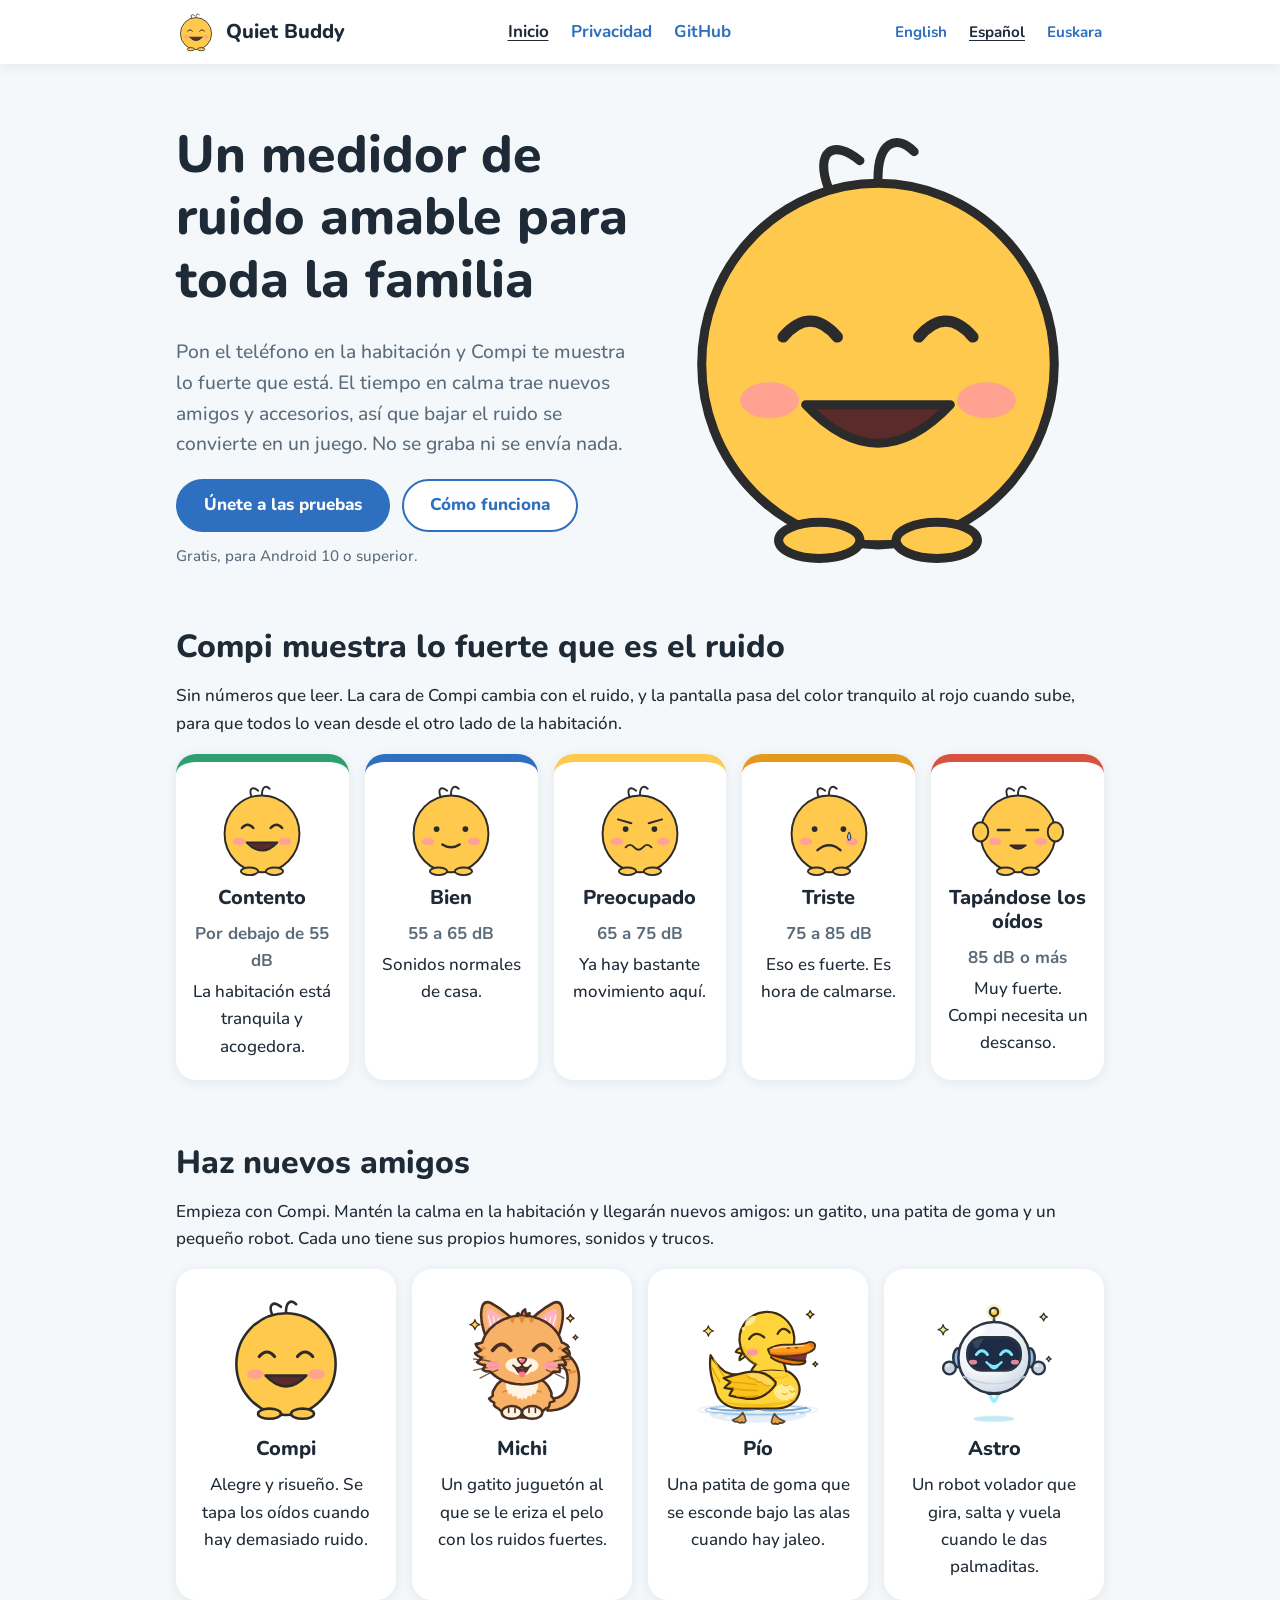
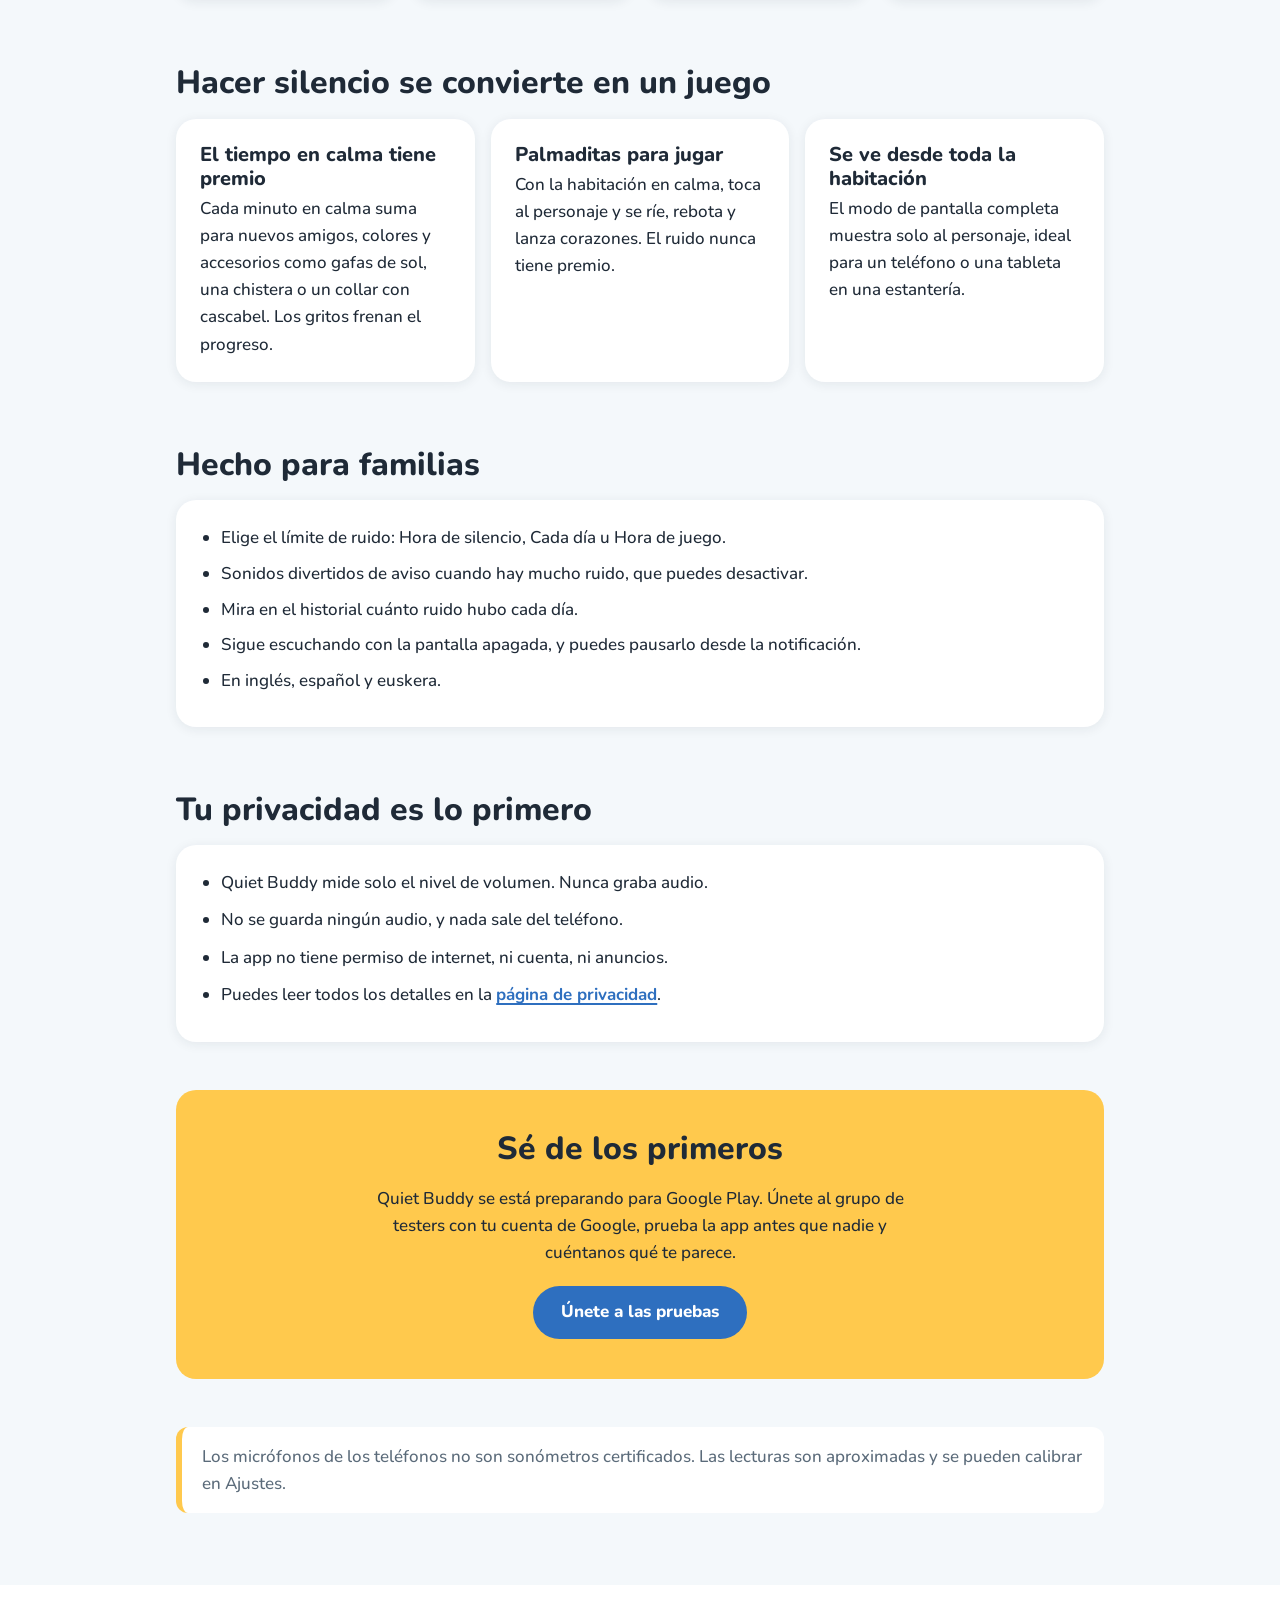
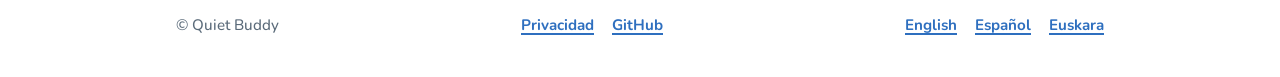
==== commit f0138743: "Turn the home page into a short promotional page The home page read like documentation. It now sells" ====
--- a/es/index.html
+++ b/es/index.html
@@ -4,7 +4,7 @@
   <meta charset="utf-8">
   <meta name="viewport" content="width=device-width, initial-scale=1">
   <title>Quiet Buddy: un medidor de ruido amable para la familia</title>
-  <meta name="description" content="Quiet Buddy es una app gratuita para Android que convierte tu teléfono en un medidor de ruido amable para el hogar familiar. Un personaje muestra lo fuerte que está la habitación, el tiempo en calma trae nuevos amigos y no se graba nada.">
+  <meta name="description" content="Quiet Buddy es una app gratuita para Android que convierte el teléfono en un medidor de ruido amable para la familia. Personajes simpáticos muestran lo fuerte que está la habitación, y el tiempo en calma trae nuevos amigos. No se graba nada.">
   <link rel="alternate" hreflang="en" href="https://quiet-buddy.github.io/en/">
   <link rel="alternate" hreflang="es" href="https://quiet-buddy.github.io/es/">
   <link rel="alternate" hreflang="eu" href="https://quiet-buddy.github.io/eu/">
@@ -13,7 +13,7 @@
   <meta property="og:type" content="website">
   <meta property="og:site_name" content="Quiet Buddy">
   <meta property="og:title" content="Quiet Buddy: un medidor de ruido amable para la familia">
-  <meta property="og:description" content="Una app gratuita para Android que convierte el teléfono en un medidor de ruido amable para el hogar familiar. Un personaje muestra lo fuerte que está la habitación, y el tiempo en calma tiene premio.">
+  <meta property="og:description" content="Un medidor de ruido amable para la familia. Personajes simpáticos muestran lo fuerte que está la habitación, y el tiempo en calma trae nuevos amigos.">
   <meta property="og:url" content="https://quiet-buddy.github.io/es/">
   <meta property="og:locale" content="es_ES">
   <meta property="og:locale:alternate" content="en_US">
@@ -67,11 +67,12 @@
     <section class="hero" aria-labelledby="hero-title">
       <div>
         <h1 id="hero-title">Un medidor de ruido amable para toda la familia</h1>
-        <p class="lead">Quiet Buddy convierte tu teléfono Android en un medidor de ruido suave. Un personaje simpático muestra lo fuerte que está la habitación, y el tiempo en calma se premia con nuevos amigos y accesorios. No se graba ni se envía nada a ningún sitio.</p>
+        <p class="lead">Pon el teléfono en la habitación y Compi te muestra lo fuerte que está. El tiempo en calma trae nuevos amigos y accesorios, así que bajar el ruido se convierte en un juego. No se graba ni se envía nada.</p>
         <div class="actions">
-          <a class="btn btn-primary" href="https://github.com/Quiet-Buddy/noise-meter/releases/latest">Descargar la app</a>
-          <a class="btn btn-secondary" href="https://github.com/Quiet-Buddy/noise-meter">Ver el código fuente</a>
+          <a class="btn btn-primary" href="https://groups.google.com/g/quiet-buddy-testers">Únete a las pruebas</a>
+          <a class="btn btn-secondary" href="#moods-title">Cómo funciona</a>
         </div>
+        <p class="hero-note">Gratis, para Android 10 o superior.</p>
       </div>
       <svg class="buddy-hero" viewBox="0 0 200 200" role="img" aria-label="Compi, la mascota de Quiet Buddy, sonriendo feliz">
         <path d="M78 30 C 72 14, 80 8, 92 18" fill="none" stroke="#2B2B2B" stroke-width="4" stroke-linecap="round"/>
@@ -89,7 +90,7 @@
 
     <section aria-labelledby="moods-title">
       <h2 id="moods-title">Compi muestra lo fuerte que es el ruido</h2>
-      <p>Compi cambia de humor según el volumen de la habitación. Esto es lo que significa cada humor con los límites por defecto.</p>
+      <p>Sin números que leer. La cara de Compi cambia con el ruido, y la pantalla pasa del color tranquilo al rojo cuando sube, para que todos lo vean desde el otro lado de la habitación.</p>
       <ul class="mood-grid">
 
         <li class="mood mood-happy">
@@ -188,103 +189,63 @@
         </li>
 
       </ul>
-      <p class="after-grid">Cuando sube el ruido, el fondo de la pantalla también se oscurece, del color tranquilo al ámbar, coral y rojo, para que se vea desde el otro lado de la habitación. Cuando se pausa la escucha, Compi se duerme.</p>
     </section>
 
     <section aria-labelledby="characters-title">
-      <h2 id="characters-title">Conoce a los personajes</h2>
-      <p>Todo el mundo empieza con Compi. Los demás llegan a medida que la habitación acumula minutos en calma. Cada uno tiene sus propios humores, voz, sonidos y trucos.</p>
+      <h2 id="characters-title">Haz nuevos amigos</h2>
+      <p>Empieza con Compi. Mantén la calma en la habitación y llegarán nuevos amigos: un gatito, una patita de goma y un pequeño robot. Cada uno tiene sus propios humores, sonidos y trucos.</p>
       <ul class="char-grid">
         <li class="char">
-          <img src="../assets/characters/buddy.svg" alt="Compi, un personaje amarillo y redondo, sonriendo" width="160" height="160" loading="lazy">
+          <img src="../assets/characters/buddy.svg" alt="Compi, un personaje amarillo y redondo, sonriendo" width="140" height="140" loading="lazy">
           <h3>Compi</h3>
-          <p class="unlock">Desde el principio</p>
-          <p>Un amiguito amarillo y risueño que se tapa los oídos cuando hay demasiado ruido.</p>
+          <p>Alegre y risueño. Se tapa los oídos cuando hay demasiado ruido.</p>
         </li>
         <li class="char">
-          <img src="../assets/characters/mochi.svg" alt="Michi, un gatito naranja, sonriendo" width="160" height="160" loading="lazy">
+          <img src="../assets/characters/mochi.svg" alt="Michi, un gatito naranja, sonriendo" width="140" height="140" loading="lazy">
           <h3>Michi</h3>
-          <p class="unlock">Con 120 minutos en calma</p>
-          <p>Un gatito naranja. Con demasiado ruido, se le eriza todo el pelo.</p>
+          <p>Un gatito juguetón al que se le eriza el pelo con los ruidos fuertes.</p>
         </li>
         <li class="char">
-          <img src="../assets/characters/pip.svg" alt="Pío, una patita de goma amarilla, sonriendo en su estanque" width="160" height="160" loading="lazy">
+          <img src="../assets/characters/pip.svg" alt="Pío, una patita de goma amarilla, sonriendo en su estanque" width="140" height="140" loading="lazy">
           <h3>Pío</h3>
-          <p class="unlock">Con 800 minutos en calma</p>
-          <p>Una patita de goma que flota en su estanque. Cuando hay demasiado ruido, se tapa la cabeza con las alas.</p>
+          <p>Una patita de goma que se esconde bajo las alas cuando hay jaleo.</p>
         </li>
         <li class="char">
-          <img src="../assets/characters/astro.svg" alt="Astro, un robot blanco flotante con cara de pantalla, sonriendo" width="160" height="160" loading="lazy">
+          <img src="../assets/characters/astro.svg" alt="Astro, un robot blanco flotante con cara de pantalla, sonriendo" width="140" height="140" loading="lazy">
           <h3>Astro</h3>
-          <p class="unlock">Con 1.700 minutos en calma</p>
-          <p>Un pequeño robot que flota con un propulsor. Si le das palmaditas rápidas, gira, salta y da una vuelta volando.</p>
-        </li>
-        <li class="char char-limited">
-          <img src="../assets/characters/mari-domingi.svg" alt="Mari Domingi con su alto tocado blanco, una manzana y una cesta" width="160" height="160" loading="lazy">
-          <h3>Mari Domingi</h3>
-          <p class="unlock">Invitada de Navidad: del 1 al 26 de diciembre</p>
-          <p>La portadora vasca de los regalos de Navidad, con su cesta de manzanas. Solo se puede conseguir en diciembre, y una vez conseguida se queda.</p>
+          <p>Un robot volador que gira, salta y vuela cuando le das palmaditas.</p>
         </li>
       </ul>
     </section>
 
-    <section aria-labelledby="rewards-title">
-      <h2 id="rewards-title">El tiempo en calma tiene premio</h2>
-      <div class="feature-grid">
+    <section aria-labelledby="game-title">
+      <h2 id="game-title">Hacer silencio se convierte en un juego</h2>
+      <div class="feature-grid feature-grid-3">
         <div class="card">
-          <h3>Minutos en calma</h3>
-          <p>Cada minuto de calma en la habitación cuenta. Inicio muestra cuánto falta para el próximo premio, por ejemplo «20 min para conocer a Michi».</p>
+          <h3>El tiempo en calma tiene premio</h3>
+          <p>Cada minuto en calma suma para nuevos amigos, colores y accesorios como gafas de sol, una chistera o un collar con cascabel. Los gritos frenan el progreso.</p>
         </div>
         <div class="card">
-          <h3>El ruido tiene un precio</h3>
-          <p>Los momentos de mucho ruido dejan una pequeña deuda que el tiempo en calma paga primero. Un grito corto cuesta poco; gritar una y otra vez cuesta mucho más. Lo que ya se ha ganado nunca se pierde.</p>
+          <h3>Palmaditas para jugar</h3>
+          <p>Con la habitación en calma, toca al personaje y se ríe, rebota y lanza corazones. El ruido nunca tiene premio.</p>
         </div>
         <div class="card">
-          <h3>Colores y accesorios</h3>
-          <p>Desbloquea colores nuevos y cosas para ponerse, como gafas de sol, una chistera, un collar con cascabel, gafas de natación o una gorra con hélice. Combínalos en la pestaña Personajes.</p>
-        </div>
-        <div class="card">
-          <h3>Dale palmaditas</h3>
-          <p>Con la habitación en calma, toca al personaje y se ríe, rebota y lanza corazones. Las palmaditas rápidas desbloquean trucos. Con mucho ruido, una palmadita solo provoca un pequeño balanceo, así que el ruido nunca tiene premio.</p>
+          <h3>Se ve desde toda la habitación</h3>
+          <p>El modo de pantalla completa muestra solo al personaje, ideal para un teléfono o una tableta en una estantería.</p>
         </div>
       </div>
     </section>
 
-    <section aria-labelledby="how-title">
-      <h2 id="how-title">Cómo funciona</h2>
-      <ol class="steps">
-        <li>
-          <h3>Instala la app</h3>
-          <p>Quiet Buddy es gratuita y funciona en Android 10 o superior. Descarga la última versión de prueba desde la página de versiones.</p>
-        </li>
-        <li>
-          <h3>Pon el teléfono en la habitación</h3>
-          <p>El teléfono solo escucha el volumen. Compi espera unos 3 segundos antes de cambiar de humor, para que no parpadee.</p>
-        </li>
-        <li>
-          <h3>Hazlo a tu medida</h3>
-          <p>Elige un límite de ruido y un personaje, y revisa el historial para ver cómo sonó el día.</p>
-        </li>
-      </ol>
-    </section>
-
     <section aria-labelledby="families-title">
       <h2 id="families-title">Hecho para familias</h2>
-      <div class="feature-grid">
-        <div class="card">
-          <ul class="feature-list">
-            <li><strong>Límites de ruido:</strong> Hora de silencio, Cada día u Hora de juego. Los padres eligen el que encaja con el momento.</li>
-            <li><strong>Pantalla completa:</strong> Oculta todo menos el personaje, para dejar un teléfono o una tableta en una estantería. También funciona en horizontal y en tabletas.</li>
-            <li><strong>Avisos sonoros:</strong> El personaje hace sonidos divertidos cuando hay mucho ruido. Usan el volumen multimedia y se pueden desactivar.</li>
-          </ul>
-        </div>
-        <div class="card">
-          <ul class="feature-list">
-            <li><strong>Funciona en segundo plano:</strong> Sigue escuchando con la pantalla apagada. Una notificación muestra el humor y permite pausar en cualquier momento. O mantén la pantalla encendida mientras la app está abierta.</li>
-            <li><strong>Historial:</strong> Consulta el ruido hora a hora de los últimos 7 días, y cuándo fue el momento más ruidoso.</li>
-            <li><strong>Tres idiomas:</strong> Inglés, español y euskera. La app sigue el idioma del teléfono, o puedes elegirlo en Ajustes.</li>
-          </ul>
-        </div>
+      <div class="card">
+        <ul class="feature-list">
+          <li>Elige el límite de ruido: Hora de silencio, Cada día u Hora de juego.</li>
+          <li>Sonidos divertidos de aviso cuando hay mucho ruido, que puedes desactivar.</li>
+          <li>Mira en el historial cuánto ruido hubo cada día.</li>
+          <li>Sigue escuchando con la pantalla apagada, y puedes pausarlo desde la notificación.</li>
+          <li>En inglés, español y euskera.</li>
+        </ul>
       </div>
     </section>
 
@@ -300,8 +261,13 @@
       </div>
     </section>
 
-    <section aria-labelledby="accuracy-title">
-      <h2 id="accuracy-title">Sobre la precisión</h2>
+    <section class="cta" aria-labelledby="join-title">
+      <h2 id="join-title">Sé de los primeros</h2>
+      <p>Quiet Buddy se está preparando para Google Play. Únete al grupo de testers con tu cuenta de Google, prueba la app antes que nadie y cuéntanos qué te parece.</p>
+      <a class="btn btn-primary" href="https://groups.google.com/g/quiet-buddy-testers">Únete a las pruebas</a>
+    </section>
+
+    <section>
       <p class="note">Los micrófonos de los teléfonos no son sonómetros certificados. Las lecturas son aproximadas y se pueden calibrar en Ajustes.</p>
     </section>
 
--- a/assets/site.css
+++ b/assets/site.css
@@ -341,10 +341,6 @@
 
 /* Characters */
 
-.after-grid {
-  margin: 16px 0 0;
-  color: var(--ink-soft);
-}
 
 .char-grid {
   list-style: none;
@@ -370,29 +366,12 @@
   margin: 0 auto 8px;
 }
 
-.char .unlock {
-  display: inline-block;
-  font-weight: 700;
-  font-size: 0.95rem;
-  color: var(--ink);
-  background: var(--bg);
-  border-radius: 999px;
-  padding: 2px 12px;
-  margin: 0 0 8px;
-}
 
 .char p:last-child {
   margin: 0;
 }
 
-.char-limited {
-  border-top: 8px solid var(--too-loud);
-}
-
-.char-limited .unlock {
-  background: #FDE7E4;
-  color: #8A2A1E;
-}
+
 
 .feature-grid .card h3 {
   margin-bottom: 4px;
@@ -400,6 +379,25 @@
 
 .feature-grid .card p {
   margin: 0;
+}
+
+.hero-note {
+  margin: 12px 0 0;
+  color: var(--ink-soft);
+  font-size: 0.95rem;
+}
+
+.cta {
+  text-align: center;
+  background: var(--buddy);
+  border-radius: var(--radius);
+  padding: 40px 24px !important;
+  margin: 16px 0;
+}
+
+.cta p {
+  max-width: 560px;
+  margin: 0 auto 20px;
 }
 
 /* Two-column layout on wider screens */
@@ -411,13 +409,6 @@
 
   .char-grid {
     grid-template-columns: repeat(2, 1fr);
-  }
-
-  .char-grid .char:last-child {
-    grid-column: span 2;
-    max-width: 50%;
-    justify-self: center;
-    width: 100%;
   }
 
   .mood-grid .mood:last-child {
@@ -459,19 +450,11 @@
   }
 
   .char-grid {
-    grid-template-columns: repeat(6, 1fr);
-  }
-
-  .char-grid .char {
-    grid-column: span 2;
-  }
-
-  .char-grid .char:nth-child(4) {
-    grid-column: 2 / span 2;
-  }
-
-  .char-grid .char:last-child {
-    max-width: none;
+    grid-template-columns: repeat(4, 1fr);
+  }
+
+  .feature-grid-3 {
+    grid-template-columns: repeat(3, 1fr);
   }
 }
 
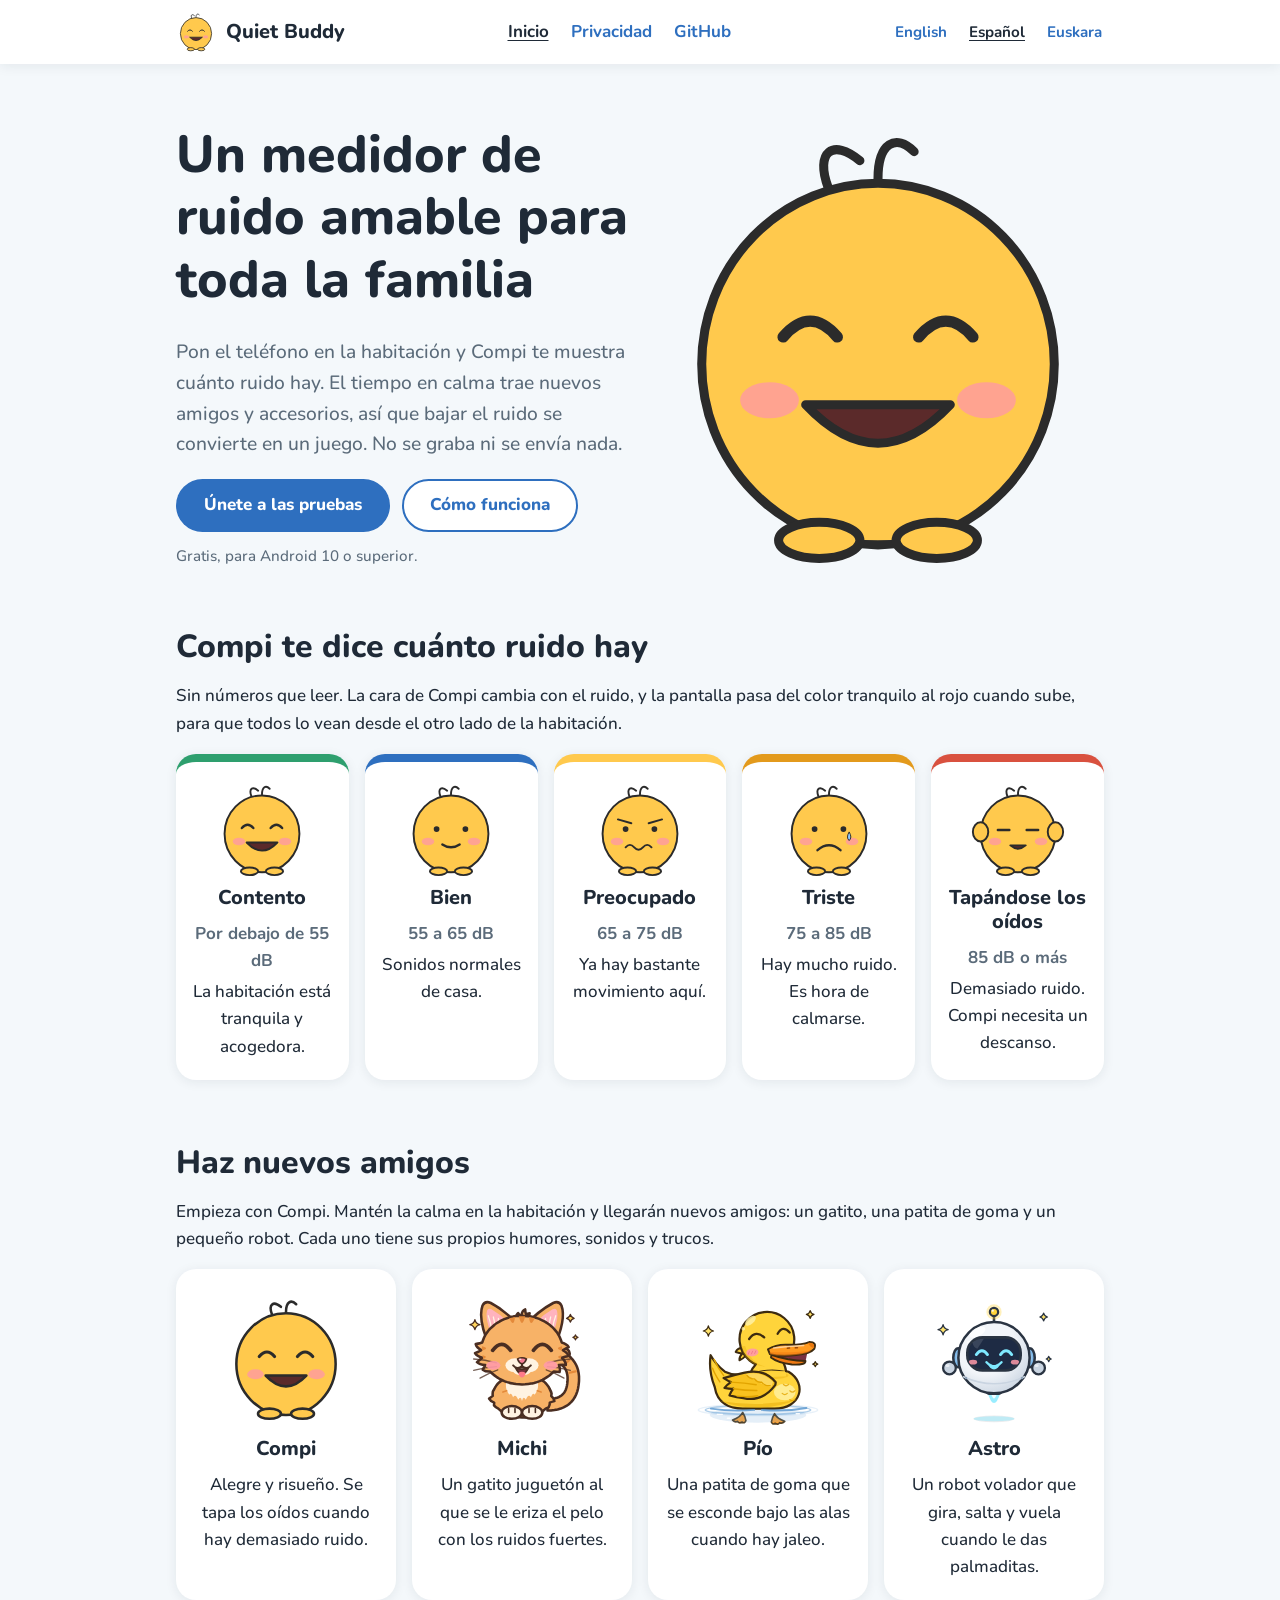
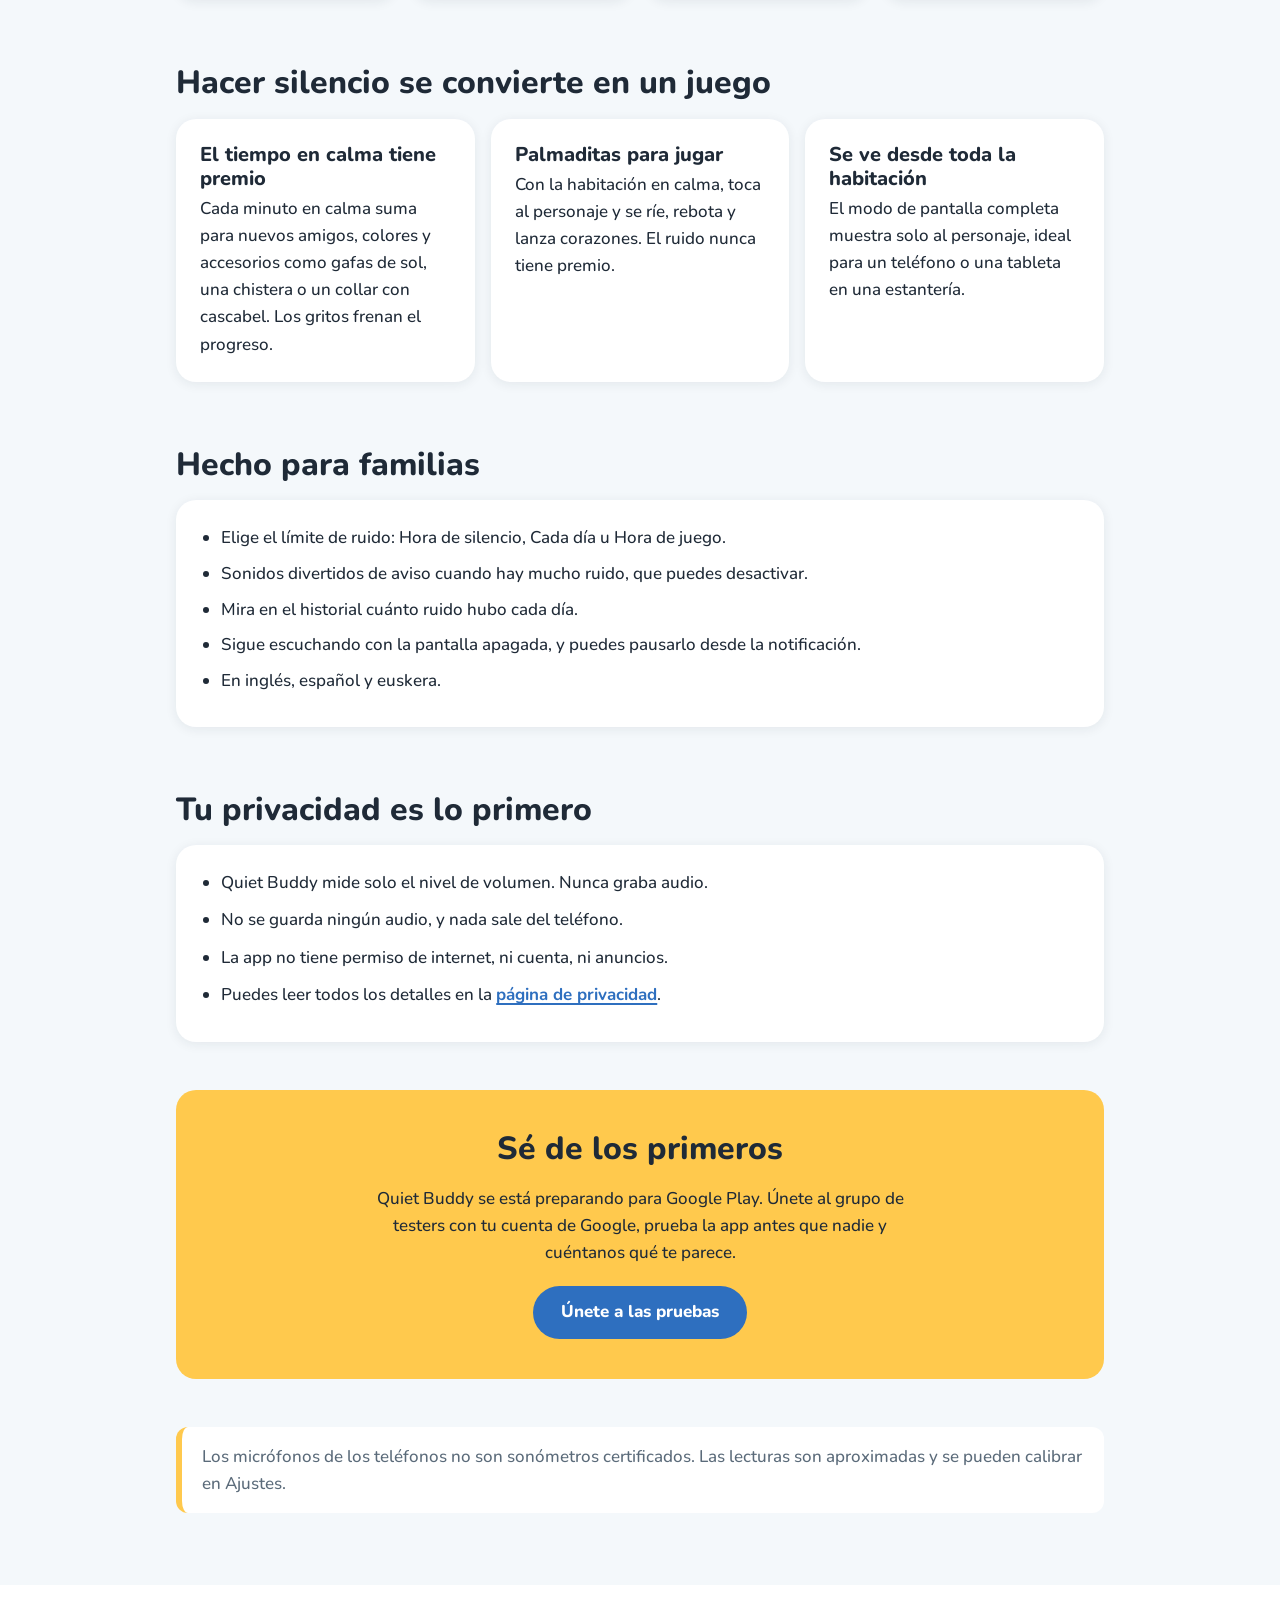
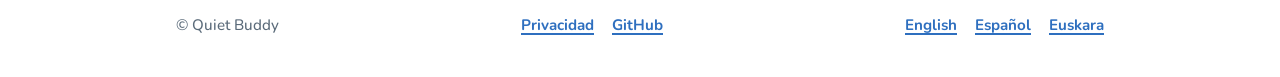
==== commit dd0869b7: "Use Spain Spanish "cuánto ruido hay" instead of "lo fuerte que está" Co-Authored-By: Claude Opus 5.5" ====
--- a/es/index.html
+++ b/es/index.html
@@ -4,7 +4,7 @@
   <meta charset="utf-8">
   <meta name="viewport" content="width=device-width, initial-scale=1">
   <title>Quiet Buddy: un medidor de ruido amable para la familia</title>
-  <meta name="description" content="Quiet Buddy es una app gratuita para Android que convierte el teléfono en un medidor de ruido amable para la familia. Personajes simpáticos muestran lo fuerte que está la habitación, y el tiempo en calma trae nuevos amigos. No se graba nada.">
+  <meta name="description" content="Quiet Buddy es una app gratuita para Android que convierte el teléfono en un medidor de ruido amable para la familia. Personajes simpáticos muestran cuánto ruido hay en la habitación, y el tiempo en calma trae nuevos amigos. No se graba nada.">
   <link rel="alternate" hreflang="en" href="https://quiet-buddy.github.io/en/">
   <link rel="alternate" hreflang="es" href="https://quiet-buddy.github.io/es/">
   <link rel="alternate" hreflang="eu" href="https://quiet-buddy.github.io/eu/">
@@ -13,7 +13,7 @@
   <meta property="og:type" content="website">
   <meta property="og:site_name" content="Quiet Buddy">
   <meta property="og:title" content="Quiet Buddy: un medidor de ruido amable para la familia">
-  <meta property="og:description" content="Un medidor de ruido amable para la familia. Personajes simpáticos muestran lo fuerte que está la habitación, y el tiempo en calma trae nuevos amigos.">
+  <meta property="og:description" content="Un medidor de ruido amable para la familia. Personajes simpáticos muestran cuánto ruido hay en la habitación, y el tiempo en calma trae nuevos amigos.">
   <meta property="og:url" content="https://quiet-buddy.github.io/es/">
   <meta property="og:locale" content="es_ES">
   <meta property="og:locale:alternate" content="en_US">
@@ -67,7 +67,7 @@
     <section class="hero" aria-labelledby="hero-title">
       <div>
         <h1 id="hero-title">Un medidor de ruido amable para toda la familia</h1>
-        <p class="lead">Pon el teléfono en la habitación y Compi te muestra lo fuerte que está. El tiempo en calma trae nuevos amigos y accesorios, así que bajar el ruido se convierte en un juego. No se graba ni se envía nada.</p>
+        <p class="lead">Pon el teléfono en la habitación y Compi te muestra cuánto ruido hay. El tiempo en calma trae nuevos amigos y accesorios, así que bajar el ruido se convierte en un juego. No se graba ni se envía nada.</p>
         <div class="actions">
           <a class="btn btn-primary" href="https://groups.google.com/g/quiet-buddy-testers">Únete a las pruebas</a>
           <a class="btn btn-secondary" href="#moods-title">Cómo funciona</a>
@@ -89,7 +89,7 @@
     </section>
 
     <section aria-labelledby="moods-title">
-      <h2 id="moods-title">Compi muestra lo fuerte que es el ruido</h2>
+      <h2 id="moods-title">Compi te dice cuánto ruido hay</h2>
       <p>Sin números que leer. La cara de Compi cambia con el ruido, y la pantalla pasa del color tranquilo al rojo cuando sube, para que todos lo vean desde el otro lado de la habitación.</p>
       <ul class="mood-grid">
 
@@ -165,7 +165,7 @@
           </svg>
           <h3>Triste</h3>
           <p class="band">75 a 85 dB</p>
-          <p>Eso es fuerte. Es hora de calmarse.</p>
+          <p>Hay mucho ruido. Es hora de calmarse.</p>
         </li>
 
         <li class="mood mood-too-loud">
@@ -185,7 +185,7 @@
           </svg>
           <h3>Tapándose los oídos</h3>
           <p class="band">85 dB o más</p>
-          <p>Muy fuerte. Compi necesita un descanso.</p>
+          <p>Demasiado ruido. Compi necesita un descanso.</p>
         </li>
 
       </ul>
